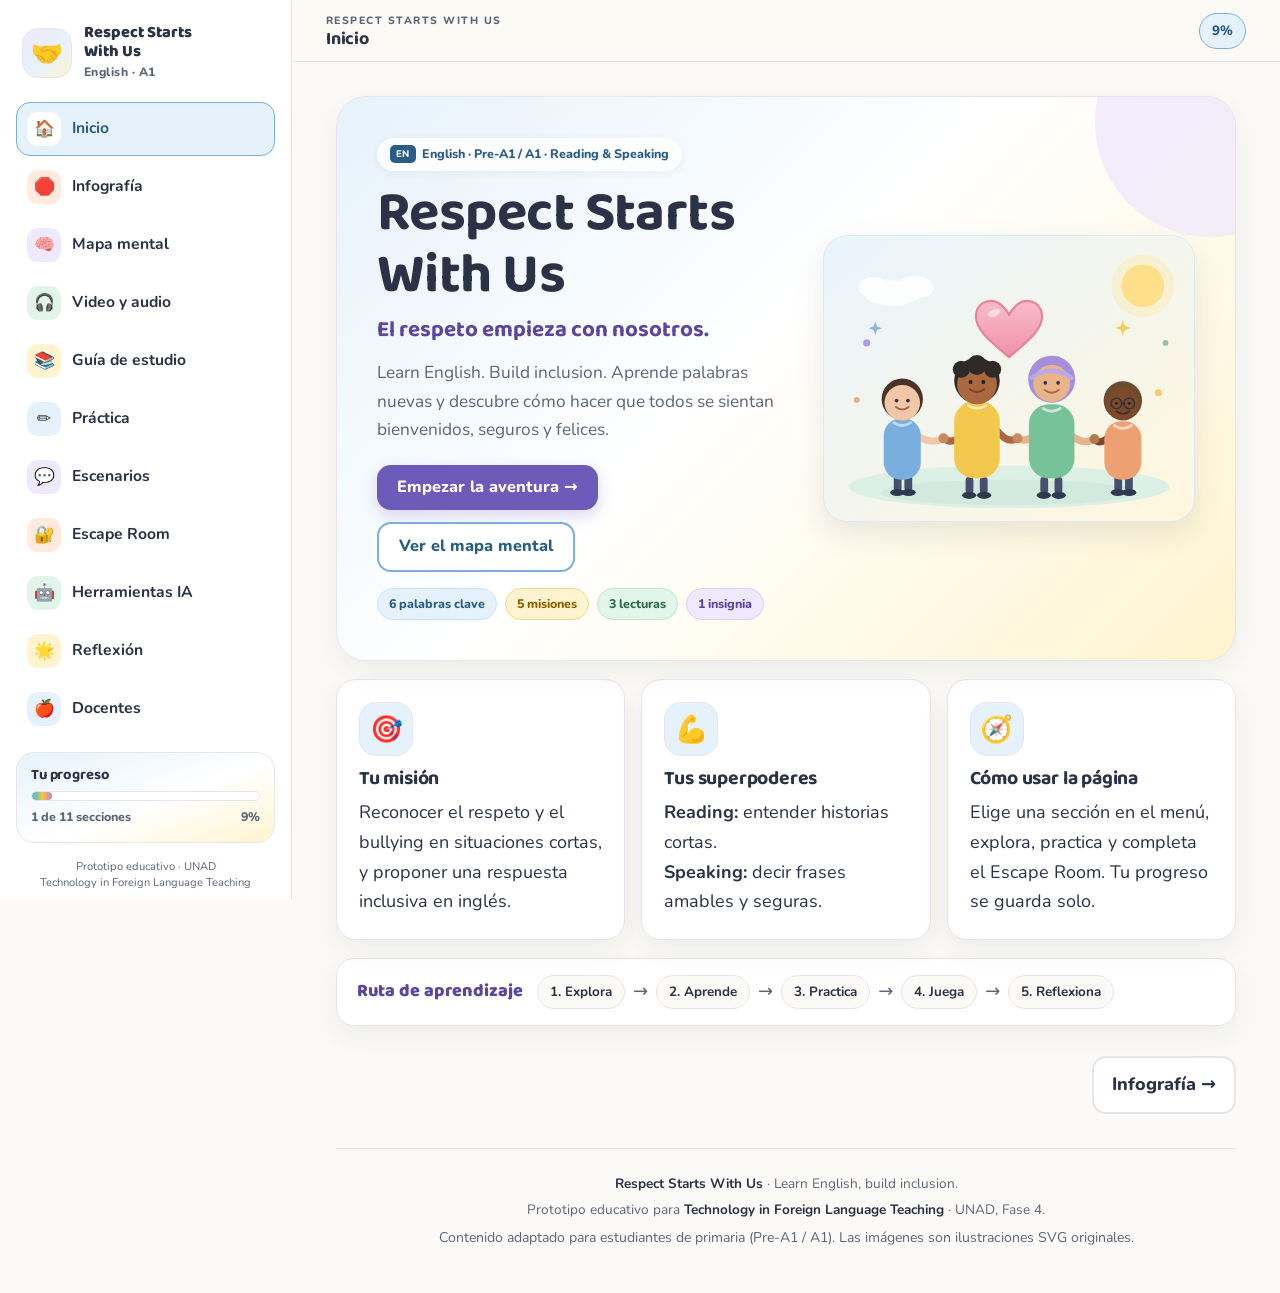
==== index.html @ c88c47d3 "Rename Respect_Starts_With_Us.html to index.html" ====
<!DOCTYPE html>
<html lang="es">
<head>
<meta charset="utf-8">
<meta name="viewport" content="width=device-width, initial-scale=1">
<meta name="theme-color" content="#fbfaf6">
<meta name="description" content="Página educativa interactiva para aprender inglés (Pre-A1/A1) sobre respeto, diversidad e inclusión. Dirigida a estudiantes de primaria.">
<title>Respect Starts With Us · Inglés para primaria</title>
<link rel="preconnect" href="https://fonts.googleapis.com">
<link rel="preconnect" href="https://fonts.gstatic.com" crossorigin>
<link href="https://fonts.googleapis.com/css2?family=Baloo+2:wght@500;600;700;800&family=Nunito:wght@400;600;700;800&display=swap" rel="stylesheet">
<link rel="stylesheet" href="css/styles.css">
</head>
<body>
<a class="skip-link" href="#content">Saltar al contenido</a>

<div class="app">
  <!-- ================= PANEL DE NAVEGACIÓN ================= -->
  <aside class="sidebar" id="sidebar" aria-label="Menú de secciones">
    <div class="brand">
      <span class="brand-logo" aria-hidden="true">🤝</span>
      <div>
        <div class="brand-title">Respect Starts<br>With Us</div>
        <div class="brand-sub">English · A1</div>
      </div>
    </div>

    <nav class="nav" id="nav" aria-label="Secciones de la página">
      <noscript><p class="small">Activa JavaScript para navegar por las secciones.</p></noscript>
    </nav>

    <div class="progress-card">
      <h3 id="progress-title">Tu progreso</h3>
      <div class="bar" id="progress-track" role="progressbar" aria-labelledby="progress-title" aria-valuemin="0" aria-valuemax="100" aria-valuenow="0">
        <span id="progress-bar"></span>
      </div>
      <div class="progress-meta">
        <span id="progress-text">1 de 11 secciones</span>
        <span id="progress-percent">0%</span>
      </div>
    </div>

    <p class="sidebar-foot">Prototipo educativo · UNAD<br>Technology in Foreign Language Teaching</p>
  </aside>

  <div class="scrim" id="scrim"></div>

  <div class="main">
    <!-- ================= BARRA SUPERIOR ================= -->
    <header class="topbar">
      <button class="menu-btn" id="menu-btn" type="button" aria-controls="sidebar" aria-expanded="false">
        <span aria-hidden="true">☰</span> Menú
      </button>
      <div class="topbar-title-wrap">
        <span class="topbar-kicker">Respect Starts With Us</span>
        <h2 class="topbar-title" id="topbar-title">Inicio</h2>
      </div>
      <span class="topbar-progress" id="progress-count" aria-hidden="true">0%</span>
    </header>

    <main class="content" id="content">
      <!-- ================= 01 · INICIO ================= -->
      <section class="panel is-active" id="panel-inicio" aria-hidden="false">
        <div class="hero">
          <div class="hero-copy">
            <span class="tag"><span class="tag-en" aria-hidden="true">EN</span> English · Pre-A1 / A1 · Reading &amp; Speaking</span>
            <h1>Respect Starts With Us</h1>
            <p class="hero-sub">El respeto empieza con nosotros.</p>
            <p class="lead">Learn English. Build inclusion. Aprende palabras nuevas y descubre cómo hacer que todos se sientan bienvenidos, seguros y felices.</p>
            <div class="hero-actions">
              <button type="button" class="btn" data-go="infografia">Empezar la aventura →</button>
              <button type="button" class="btn ghost" data-go="mapa">Ver el mapa mental</button>
            </div>
            <div class="hero-chips">
              <span class="chip blue">6 palabras clave</span>
              <span class="chip yellow">5 misiones</span>
              <span class="chip green">3 lecturas</span>
              <span class="chip lilac">1 insignia</span>
            </div>
          </div>
          <div class="hero-art">
            <img src="assets/hero.svg" alt="Ilustración de cuatro estudiantes diversos sonriendo juntos con un corazón." width="520" height="400" onerror="this.style.display='none';this.parentElement.classList.add('is-fallback');">
            <span class="art-fallback" aria-hidden="true">🤝💛</span>
          </div>
        </div>

        <div class="grid grid-3 mt-3">
          <article class="card">
            <div class="icon-bubble" aria-hidden="true">🎯</div>
            <h3>Tu misión</h3>
            <p>Reconocer el respeto y el bullying en situaciones cortas, y proponer una respuesta inclusiva en inglés.</p>
          </article>
          <article class="card">
            <div class="icon-bubble" aria-hidden="true">💪</div>
            <h3>Tus superpoderes</h3>
            <p><b>Reading:</b> entender historias cortas.<br><b>Speaking:</b> decir frases amables y seguras.</p>
          </article>
          <article class="card">
            <div class="icon-bubble" aria-hidden="true">🧭</div>
            <h3>Cómo usar la página</h3>
            <p>Elige una sección en el menú, explora, practica y completa el Escape Room. Tu progreso se guarda solo.</p>
          </article>
        </div>

        <div class="route mt-3">
          <span class="route-title">Ruta de aprendizaje</span>
          <div class="route-steps">
            <span class="route-step">1. Explora</span>
            <span class="route-arrow" aria-hidden="true">→</span>
            <span class="route-step">2. Aprende</span>
            <span class="route-arrow" aria-hidden="true">→</span>
            <span class="route-step">3. Practica</span>
            <span class="route-arrow" aria-hidden="true">→</span>
            <span class="route-step">4. Juega</span>
            <span class="route-arrow" aria-hidden="true">→</span>
            <span class="route-step">5. Reflexiona</span>
          </div>
        </div>
      </section>

      <!-- ================= 02 · INFOGRAFÍA ================= -->
      <section class="panel" id="panel-infografia" aria-hidden="true">
        <div class="panel-head">
          <span class="eyebrow">01 · Infografía</span>
          <h2>Stop bullying, start respect</h2>
          <p class="lead">Bullying is repeated hurtful behaviour. Aprende a reconocerlo y a responder con respeto.</p>
        </div>

        <div class="grid grid-4">
          <article class="card type-card orange">
            <div class="icon-bubble" aria-hidden="true">✋</div>
            <h3>Physical</h3>
            <p>Hitting, pushing or kicking.</p>
            <p class="es">Golpear o empujar.</p>
          </article>
          <article class="card type-card yellow">
            <div class="icon-bubble" aria-hidden="true">🗣️</div>
            <h3>Verbal</h3>
            <p>Name-calling, insults or laughing at someone.</p>
            <p class="es">Insultos o burlas.</p>
          </article>
          <article class="card type-card lilac">
            <div class="icon-bubble" aria-hidden="true">👥</div>
            <h3>Social</h3>
            <p>Leaving someone out on purpose.</p>
            <p class="es">Excluir a propósito.</p>
          </article>
          <article class="card type-card blue">
            <div class="icon-bubble" aria-hidden="true">🌐</div>
            <h3>Online</h3>
            <p>Sending or sharing hurtful messages.</p>
            <p class="es">Mensajes hirientes en internet.</p>
          </article>
        </div>

        <div class="card tips-card mt-3">
          <h3>What can we do? · ¿Qué podemos hacer?</h3>
          <div class="grid grid-4">
            <div class="tip"><span aria-hidden="true">💛</span><span>Be kind. <em>Sé amable.</em></span></div>
            <div class="tip"><span aria-hidden="true">🤝</span><span>Include others. <em>Incluye a los demás.</em></span></div>
            <div class="tip"><span aria-hidden="true">🚫</span><span>Don't share hurtful messages. <em>No compartas mensajes hirientes.</em></span></div>
            <div class="tip"><span aria-hidden="true">🙋</span><span>Ask a trusted adult. <em>Pide ayuda a un adulto de confianza.</em></span></div>
          </div>
        </div>

        <div class="key-message mt-3">
          <span class="emoji" aria-hidden="true">💛</span>
          <div>
            <b>Key message: Everyone deserves respect, safety and belonging.</b>
            <span>Todos merecen respeto, seguridad y sentirse parte del grupo.</span>
          </div>
        </div>
      </section>

      <!-- ================= 03 · MAPA MENTAL ================= -->
      <section class="panel" id="panel-mapa" aria-hidden="true">
        <div class="panel-head">
          <span class="eyebrow">02 · Mapa mental</span>
          <h2>Respect and inclusion</h2>
          <p class="lead">Toca una rama para descubrir una idea y una frase modelo en inglés.</p>
        </div>

        <div class="map-wrap">
          <div class="map-center"><span>RESPECT<br>&amp;<br>INCLUSION</span></div>
          <div class="map-branches">
            <button type="button" class="map-node" data-map="empathy">💗 Empathy</button>
            <button type="button" class="map-node" data-map="diversity">🌍 Diversity</button>
            <button type="button" class="map-node" data-map="equality">⚖️ Equality</button>
            <button type="button" class="map-node" data-map="safe">💬 Safe communication</button>
            <button type="button" class="map-node" data-map="help">🤝 Help-seeking</button>
          </div>
        </div>

        <div class="card map-detail" id="map-detail" aria-live="polite"></div>
        <p class="frame-line mt-3">“We are different, and we all deserve respect.”</p>
      </section>

      <!-- ================= 04 · VIO ================= -->
      <section class="panel" id="panel-vio" aria-hidden="true">
        <div class="panel-head">
          <span class="eyebrow">03 · Objeto virtual de información</span>
          <h2>Watch, listen and remember</h2>
          <p class="lead">Escucha el mensaje, mira el video y descubre las cuatro acciones clave.</p>
        </div>

        <div class="grid grid-2">
          <div class="card audio-card">
            <span class="pill">Listen · Escucha</span>
            <h3 class="mt-2">Listen and repeat</h3>
            <p>Escucha el mensaje y repite las frases en voz alta.</p>
            <div class="audio-actions">
              <button type="button" class="btn" data-speak="Respect means treating people with kindness. Include everyone. If you see bullying, do not join in. Help the person and tell a trusted adult.">▶ Escuchar mensaje</button>
              <button type="button" class="btn ghost" data-stop-speak>■ Detener</button>
            </div>
            <p class="script">“Respect means treating people with kindness. Include everyone. If you see bullying, do not join in. Help the person and tell a trusted adult.”</p>
            <p class="small">El audio usa la voz del navegador. También puedes pedir a tu docente que lea el mensaje en voz alta.</p>
          </div>

          <div class="card video-card">
            <span class="pill">Watch · Mira</span>
            <h3 class="mt-2">UNICEF #ENDviolence</h3>
            <div class="video-frame mt-2">
              <iframe src="https://www.youtube.com/embed/76hArsk3big" title="Video de UNICEF sobre amabilidad y anti-bullying" loading="lazy" allow="accelerometer; autoplay; clipboard-write; encrypted-media; gyroscope; picture-in-picture" allowfullscreen></iframe>
            </div>
            <p class="small">El docente revisa el video antes de usarlo en clase. Si no carga al abrir el archivo localmente, <a href="https://www.youtube.com/watch?v=76hArsk3big" target="_blank" rel="noopener">míralo directamente en YouTube ↗</a>.</p>
          </div>
        </div>

        <div class="grid grid-4 mt-3">
          <div class="action-card stop">
            <span class="big" aria-hidden="true">✋</span>
            <h3>STOP</h3>
            <p>Do not hurt.<br><span class="es">No lastimes.</span></p>
          </div>
          <div class="action-card help">
            <span class="big" aria-hidden="true">💙</span>
            <h3>HELP</h3>
            <p>Support a classmate.<br><span class="es">Apoya a un compañero.</span></p>
          </div>
          <div class="action-card report">
            <span class="big" aria-hidden="true">📣</span>
            <h3>REPORT</h3>
            <p>Tell a trusted adult.<br><span class="es">Cuenta lo que pasa.</span></p>
          </div>
          <div class="action-card include">
            <span class="big" aria-hidden="true">🤗</span>
            <h3>INCLUDE</h3>
            <p>Invite everyone.<br><span class="es">Invita a todos.</span></p>
          </div>
        </div>
      </section>

      <!-- ================= 05 · GUÍA DE ESTUDIO ================= -->
      <section class="panel" id="panel-guia" aria-hidden="true">
        <div class="panel-head">
          <span class="eyebrow">04 · Guía de estudio</span>
          <h2>Words, reading and speaking frames</h2>
          <p class="lead">Gira las tarjetas, lee la historia y usa las frases modelo para hablar en inglés.</p>
        </div>

        <h3>Digital flashcards · Tarjetas interactivas</h3>
        <div class="flash-grid">
          <button type="button" class="flashcard" aria-pressed="false">
            <span class="fc-inner">
              <span class="fc-face fc-front">respect<small>toca para girar</small></span>
              <span class="fc-face fc-back">treating people well<small>tratar bien a las personas</small></span>
            </span>
          </button>
          <button type="button" class="flashcard" aria-pressed="false">
            <span class="fc-inner">
              <span class="fc-face fc-front">kind<small>toca para girar</small></span>
              <span class="fc-face fc-back">friendly and caring<small>amable y cariñoso</small></span>
            </span>
          </button>
          <button type="button" class="flashcard" aria-pressed="false">
            <span class="fc-inner">
              <span class="fc-face fc-front">equal<small>toca para girar</small></span>
              <span class="fc-face fc-back">having the same value<small>con el mismo valor</small></span>
            </span>
          </button>
          <button type="button" class="flashcard" aria-pressed="false">
            <span class="fc-inner">
              <span class="fc-face fc-front">include<small>toca para girar</small></span>
              <span class="fc-face fc-back">make someone part of a group<small>incluir en el grupo</small></span>
            </span>
          </button>
          <button type="button" class="flashcard" aria-pressed="false">
            <span class="fc-inner">
              <span class="fc-face fc-front">bully<small>toca para girar</small></span>
              <span class="fc-face fc-back">a person who repeatedly hurts others<small>quien lastima una y otra vez</small></span>
            </span>
          </button>
          <button type="button" class="flashcard" aria-pressed="false">
            <span class="fc-inner">
              <span class="fc-face fc-front">report<small>toca para girar</small></span>
              <span class="fc-face fc-back">tell a responsible adult<small>avisar a un adulto responsable</small></span>
            </span>
          </button>
        </div>

        <h3>Mini glossary · Mini glosario</h3>
        <div class="glossary">
          <div class="gloss"><b>respect</b>tratar bien a las personas</div>
          <div class="gloss"><b>kind</b>amable y cariñoso</div>
          <div class="gloss"><b>equal</b>con el mismo valor</div>
          <div class="gloss"><b>different</b>no es igual</div>
          <div class="gloss"><b>include</b>hacer parte del grupo</div>
          <div class="gloss"><b>bully</b>lastimar repetidamente</div>
          <div class="gloss"><b>help</b>hacer algo bueno por alguien</div>
          <div class="gloss"><b>report</b>avisar a un adulto</div>
        </div>

        <div class="card reading mt-3">
          <div class="reading-head">
            <h3>A New Student</h3>
            <button type="button" class="btn ghost small-btn" data-speak="Mia is new at school. Some students do not invite her to play. Leo says: Come and play with us, Mia! The students make a team together. Mia feels welcome.">🔊 Escuchar lectura</button>
          </div>
          <p class="story">“Mia is new at school. Some students do not invite her to play. Leo says, ‘Come and play with us, Mia!’ The students make a team together. Mia feels welcome.”</p>
          <button type="button" class="btn ghost" data-toggle="reading-answers" aria-expanded="false">Ver preguntas y respuestas</button>
          <div class="answers" id="reading-answers" hidden>
            <ol>
              <li>Who is new at school? <b>Mia.</b></li>
              <li>What does Leo say? <b>“Come and play with us.”</b></li>
              <li>How does Mia feel? <b>Welcome.</b></li>
            </ol>
          </div>
        </div>

        <h3 class="mt-4">Speaking frames · Frases modelo</h3>
        <p class="small">Toca una frase para llevarla a la sección de práctica y completarla.</p>
        <div class="frames">
          <button type="button" class="frame" data-frame="We should ______ because ______.">We should ______ because ______.</button>
          <button type="button" class="frame" data-frame="We can help by ______.">We can help by ______.</button>
          <button type="button" class="frame" data-frame="Everyone deserves ______.">Everyone deserves ______.</button>
        </div>
      </section>

      <!-- ================= 06 · PRÁCTICA ================= -->
      <section class="panel" id="panel-practica" aria-hidden="true">
        <div class="panel-head">
          <span class="eyebrow">05 · Práctica interactiva</span>
          <h2>Show what you know</h2>
          <p class="lead">Lee cada situación, elige la respuesta correcta y recibe retroalimentación inmediata.</p>
        </div>

        <div class="quiz-top">
          <span class="pill">Reading practice · 3 preguntas</span>
          <span class="score-chip" id="quiz-score" aria-live="polite">0 / 3 correctas</span>
        </div>

        <div class="quiz-list" id="quiz-list"></div>
        <p class="done-msg" id="quiz-done" aria-live="polite"></p>

        <div class="row-actions mt-2">
          <button type="button" class="btn ghost" id="quiz-reset">↺ Reiniciar práctica</button>
        </div>

        <div class="card speak-card mt-4">
          <span class="pill">Speaking</span>
          <h3 class="mt-2">Now say it in English</h3>
          <p>Completa la frase y léela en voz alta para tu docente o un compañero.</p>
          <p class="frame-line">“We should ______ because ______.”</p>
          <label class="field" for="speak">Tu respuesta</label>
          <textarea id="speak" rows="3" placeholder="We should include everyone because..."></textarea>
          <div class="row-actions">
            <button type="button" class="btn" id="speak-save">Guardar mi respuesta</button>
            <button type="button" class="btn ghost" id="speak-example">Ver un ejemplo</button>
          </div>
          <p class="feedback" id="speak-fb" aria-live="polite"></p>
        </div>
      </section>

      <!-- ================= 07 · ESCENARIOS ================= -->
      <section class="panel" id="panel-escenarios" aria-hidden="true">
        <div class="panel-head">
          <span class="eyebrow">06 · Escenarios</span>
          <h2>What would you do?</h2>
          <p class="lead">Lee la situación, piensa una respuesta respetuosa y luego compárala con la propuesta.</p>
        </div>

        <div class="grid grid-2">
          <article class="card scenario">
            <span class="emoji" aria-hidden="true">🙋</span>
            <h3>A new classmate</h3>
            <p>A new student is sitting alone at break. What can you say?</p>
            <button type="button" class="btn ghost" data-reveal="sc-a" aria-expanded="false">Ver respuesta respetuosa</button>
            <div class="reveal" id="sc-a" hidden>
              <p>“Would you like to play with us?”</p>
              <span>Invita a la persona a unirse. Una invitación sencilla puede cambiar su día.</span>
            </div>
          </article>

          <article class="card scenario">
            <span class="emoji" aria-hidden="true">📱</span>
            <h3>A hurtful online message</h3>
            <p>A class group shares a mean message about someone. What should you do?</p>
            <button type="button" class="btn ghost" data-reveal="sc-b" aria-expanded="false">Ver respuesta segura</button>
            <div class="reveal" id="sc-b" hidden>
              <p>Do not forward it. Save evidence if it is safe and tell a trusted adult.</p>
              <span>No reenvíes el mensaje. Guarda evidencia si es seguro y avisa a un adulto de confianza.</span>
            </div>
          </article>

          <article class="card scenario">
            <span class="emoji" aria-hidden="true">🍽️</span>
            <h3>Left out at lunch</h3>
            <p>You see a classmate eating alone. What can you do?</p>
            <button type="button" class="btn ghost" data-reveal="sc-c" aria-expanded="false">Ver respuesta inclusiva</button>
            <div class="reveal" id="sc-c" hidden>
              <p>“Come and sit with us!”</p>
              <span>Ofrece un lugar en tu mesa. Incluir empieza con un gesto pequeño.</span>
            </div>
          </article>

          <article class="card scenario">
            <span class="emoji" aria-hidden="true">💭</span>
            <h3>You made a mistake</h3>
            <p>You said something unkind and your classmate feels sad. What can you say?</p>
            <button type="button" class="btn ghost" data-reveal="sc-d" aria-expanded="false">Ver respuesta honesta</button>
            <div class="reveal" id="sc-d" hidden>
              <p>“I am sorry. I will not say that again.”</p>
              <span>Pedir perdón y cambiar la conducta también es una forma de respeto.</span>
            </div>
          </article>
        </div>
      </section>

      <!-- ================= 08 · ESCAPE ROOM ================= -->
      <section class="panel" id="panel-escape" aria-hidden="true">
        <div class="panel-head">
          <span class="eyebrow">07 · Recurso gamificado</span>
          <h2>Unlocking Respect · Escape Room</h2>
          <p class="lead">Completa las cinco misiones, gana tu insignia y conviértete en un Respect Hero.</p>
        </div>

        <div class="mission-meta">
          <span class="pill" id="mission-label">Misión 1 de 5</span>
          <div class="dots" id="dots" aria-hidden="true"></div>
        </div>

        <div class="card game-card" id="game"></div>

        <p class="small mt-3">Versión interactiva adaptada de los materiales de la Fase 2/3. Recursos originales en Canva:</p>
        <div class="resource-links">
          <a class="btn ghost small-btn" href="https://canva.link/bf8kxe1tha2n18z" target="_blank" rel="noopener">🎨 Escape Room en Canva</a>
          <a class="btn ghost small-btn" href="https://canva.link/h22u44lhh1knjg7" target="_blank" rel="noopener">🌳 Árbol de problemas</a>
        </div>
      </section>

      <!-- ================= 09 · HERRAMIENTAS IA ================= -->
      <section class="panel" id="panel-ia" aria-hidden="true">
        <div class="panel-head">
          <span class="eyebrow">08 · Herramientas de IA</span>
          <h2>Two AI tools for learning</h2>
          <p class="lead">Dos herramientas para practicar lectura y speaking con acompañamiento del docente.</p>
        </div>

        <div class="grid grid-2">
          <article class="card tool-card chatgpt">
            <span class="pill">AI Tool 1 · Reading</span>
            <h3 class="mt-2">ChatGPT</h3>
            <p>Ayuda a simplificar situaciones ficticias, explicar vocabulario y crear preguntas de comprensión nivel A1.</p>
            <p class="prompt"><b>Suggested prompt:</b> “Rewrite this fictional classroom situation in very simple A1 English. Use 40 words and add three comprehension questions.”</p>
            <a class="btn" href="https://chatgpt.com/" target="_blank" rel="noopener">Abrir ChatGPT ↗</a>
          </article>

          <article class="card tool-card copilot">
            <span class="pill">AI Tool 2 · Speaking</span>
            <h3 class="mt-2">Microsoft Copilot</h3>
            <p>Role-play supervisado para practicar expresiones respetuosas y respuestas cortas.</p>
            <p class="prompt"><b>Suggested prompt:</b> “Act as a friendly English practice partner for an A1 learner. Practise a short dialogue about including a new classmate. Use simple language and give gentle corrections.”</p>
            <a class="btn" href="https://copilot.microsoft.com/" target="_blank" rel="noopener">Abrir Copilot ↗</a>
          </article>
        </div>

        <div class="key-message mt-3">
          <span class="emoji" aria-hidden="true">🛡️</span>
          <div>
            <b>Safe use · Uso seguro</b>
            <span>El docente revisa la exactitud, la edad recomendada y los sesgos de la IA. No se escriben nombres, fotos, voces ni datos personales de los estudiantes. Siempre hay una alternativa sin IA.</span>
          </div>
        </div>
      </section>

      <!-- ================= 10 · REFLEXIÓN ================= -->
      <section class="panel" id="panel-reflexion" aria-hidden="true">
        <div class="panel-head">
          <span class="eyebrow">09 · Reflexión</span>
          <h2>My promise, my exit ticket</h2>
          <p class="lead">Piensa en una acción concreta y escribe tu compromiso para esta semana.</p>
        </div>

        <div class="grid grid-2">
          <div class="card">
            <h3>My promise · Mi compromiso</h3>
            <p>What can you do to make everyone feel included?</p>
            <label class="field" for="reflect-input">Tu idea en inglés (puede ser corta)</label>
            <textarea id="reflect-input" rows="3" placeholder="I can invite everyone to play..."></textarea>
            <div class="row-actions">
              <button type="button" class="btn" id="reflect-save">Guardar mi compromiso</button>
            </div>
            <p class="feedback" id="reflect-fb" aria-live="polite"></p>
            <div class="saved-note" id="reflect-saved" hidden></div>
          </div>

          <div class="card">
            <h3>Exit ticket 🎟️</h3>
            <p>Elige una palabra nueva y una acción respetuosa que vas a practicar.</p>
            <label class="field" for="ticket-word">New English word</label>
            <input type="text" id="ticket-word" placeholder="respect" autocomplete="off">
            <label class="field" for="ticket-action">One action I will practise</label>
            <input type="text" id="ticket-action" placeholder="Invite a classmate to play" autocomplete="off">
            <div class="row-actions">
              <button type="button" class="btn" id="ticket-submit">Entregar ticket</button>
            </div>
            <div id="ticket-out" hidden></div>
          </div>
        </div>

        <div class="card inclusion-banner mt-3">
          <img src="assets/inclusion.svg" alt="Ilustración de un globo terráqueo rodeado de manos de diferentes tonos de piel y un corazón." width="320" height="320" onerror="this.style.display='none';this.parentElement.classList.add('is-fallback');">
          <div>
            <h3>We are different, and we all deserve respect.</h3>
            <p>Somos diferentes y todos merecemos respeto. Habla con tu docente o con un adulto de confianza si algo te preocupa.</p>
            <p class="small">Puedes responder con una frase, un dibujo o una explicación oral.</p>
          </div>
        </div>
      </section>

      <!-- ================= 11 · DOCENTES ================= -->
      <section class="panel" id="panel-docente" aria-hidden="true">
        <div class="panel-head">
          <span class="eyebrow">10 · Docentes</span>
          <h2>Teacher notes and learning approach</h2>
          <p class="lead">Orientaciones pedagógicas para adaptar la página a tu grupo de primaria.</p>
        </div>

        <div class="grid grid-2">
          <article class="card">
            <h3>Enfoque pedagógico</h3>
            <p>La página conecta la práctica del inglés con el contexto real del estudiante. Se apoya en principios del <b>post-método</b>: comunicación práctica, participación y pertinencia.</p>
            <p>El <b>Diseño Universal para el Aprendizaje (DUA)</b> se refleja en texto corto, organización visual, modelado oral, opciones de respuesta escrita u oral y apoyo docente constante.</p>
          </article>

          <article class="card">
            <h3>Evaluación sugerida</h3>
            <ul class="checklist">
              <li>Comprensión de lectura en las situaciones cortas.</li>
              <li>Selección de respuestas seguras y respetuosas.</li>
              <li>Uso del vocabulario objetivo (respect, include, kind...).</li>
              <li>Una propuesta inclusiva oral o escrita.</li>
            </ul>
          </article>

          <article class="card">
            <h3>Adaptaciones</h3>
            <ul class="checklist">
              <li>Ajusta la longitud de las lecturas y el tiempo de cada actividad.</li>
              <li>Lee en voz alta y permite respuestas orales o con dibujos.</li>
              <li>Usa el audio del navegador o graba tu propia voz.</li>
              <li>Revisa el video y los enlaces externos antes de la clase.</li>
            </ul>
          </article>

          <article class="card">
            <h3>Privacidad y seguridad</h3>
            <p>No se solicitan datos personales. Las respuestas de reflexión y del ticket se guardan solo en el navegador del estudiante (localStorage).</p>
            <p class="small">Las herramientas de IA son de uso supervisado y siempre cuentan con una alternativa sin tecnología.</p>
          </article>
        </div>

        <div class="key-message mt-3">
          <span class="emoji" aria-hidden="true">🍎</span>
          <div>
            <b>Nota para el docente</b>
            <span>Este prototipo es material de apoyo. Adapta ejemplos, nivel de lengua y apoyos a las necesidades reales de tu clase.</span>
          </div>
        </div>
      </section>



      <nav class="pager" id="pager" aria-label="Navegación entre secciones"></nav>

      <footer class="site-footer">
        <p><b>Respect Starts With Us</b> · Learn English, build inclusion.</p>
        <p>Prototipo educativo para <b>Technology in Foreign Language Teaching</b> · UNAD, Fase 4.</p>
        <p class="small">Contenido adaptado para estudiantes de primaria (Pre-A1 / A1). Las imágenes son ilustraciones SVG originales.</p>
      </footer>
    </main>
  </div>
</div>

<script src="js/app.js"></script>
</body>
</html>
---- css/styles.css ----
/* =========================================================
   RESPECT STARTS WITH US · Design system
   Paleta pastel: azul, amarillo, verde, lila y naranja
   ========================================================= */

:root{
  --ink:#2b3245;
  --muted:#5c6478;
  --paper:#fbfaf6;
  --card:#ffffff;
  --line:#e8e4ee;

  --blue:#79aede;      --blue-soft:#e6f2fb;   --blue-ink:#2a5d86;
  --yellow:#f2c94c;    --yellow-soft:#fff4cf; --yellow-ink:#8a6200;
  --green:#78c29a;     --green-soft:#e2f5ea;  --green-ink:#2f6b4a;
  --lilac:#a48fdd;     --lilac-soft:#eee9fc;  --lilac-ink:#5b459e;
  --orange:#eda172;    --orange-soft:#ffeadd; --orange-ink:#9a5222;

  --btn:#6c5bb8;
  --btn-hover:#5a49a5;
  --shadow:0 10px 28px rgba(43,50,69,.07);
  --shadow-lg:0 18px 44px rgba(43,50,69,.12);
  --radius:20px;
  --font-head:"Baloo 2","Trebuchet MS",system-ui,sans-serif;
  --font-body:"Nunito","Segoe UI",system-ui,sans-serif;

  --accent:var(--blue);
  --accent-soft:var(--blue-soft);
  --accent-ink:var(--blue-ink);
}

*,*::before,*::after{box-sizing:border-box}
html{scroll-behavior:smooth}
body{
  margin:0;
  font-family:var(--font-body);
  font-size:18px;
  line-height:1.65;
  color:var(--ink);
  background:var(--paper);
  -webkit-font-smoothing:antialiased;
}
[hidden]{display:none !important}
img{max-width:100%;display:block}
button{font:inherit;color:inherit}
a{color:var(--lilac-ink)}
p{margin:0 0 1em}
h1,h2,h3,h4{
  font-family:var(--font-head);
  line-height:1.12;
  letter-spacing:-.01em;
  color:var(--ink);
  margin:0 0 .5em;
}
:focus-visible{outline:3px solid var(--lilac);outline-offset:3px}
.panel h1:focus,.panel h2:focus{outline:none}

.skip-link{
  position:absolute;left:-9999px;top:12px;z-index:200;
  background:#fff;color:var(--ink);padding:10px 16px;border-radius:12px;
  font-weight:800;text-decoration:none;box-shadow:var(--shadow);
}
.skip-link:focus{left:12px}

/* ---------------- Layout ---------------- */
.app{display:grid;grid-template-columns:292px minmax(0,1fr);min-height:100vh}
.main{min-width:0;display:flex;flex-direction:column}

/* ---------------- Sidebar ---------------- */
.sidebar{
  position:sticky;top:0;height:100vh;overflow-y:auto;
  background:#fff;border-right:1px solid var(--line);
  padding:20px 16px 18px;display:flex;flex-direction:column;gap:16px;
  scrollbar-width:thin;
}
.brand{display:flex;align-items:center;gap:12px;padding:4px 6px}
.brand-logo{
  width:50px;height:50px;flex:0 0 auto;border-radius:16px;
  display:grid;place-items:center;font-size:1.6rem;
  background:linear-gradient(135deg,var(--lilac-soft),var(--blue-soft) 55%,var(--yellow-soft));
  border:1px solid var(--line);
}
.brand-title{font-family:var(--font-head);font-weight:800;font-size:1.02rem;line-height:1.15}
.brand-sub{font-size:.76rem;color:var(--muted);font-weight:800;letter-spacing:.04em}

.nav{display:flex;flex-direction:column;gap:4px}
.nav-item{
  display:flex;align-items:center;gap:11px;width:100%;
  border:1px solid transparent;background:transparent;
  padding:9px 10px;border-radius:14px;
  font-weight:700;font-size:.98rem;color:var(--ink);
  cursor:pointer;text-align:left;
  transition:background .18s,border-color .18s,transform .18s;
}
.nav-item:hover{background:#f7f5fb;transform:translateX(2px)}
.nav-item.is-current{background:var(--accent-soft);border-color:var(--accent);color:var(--accent-ink)}
.nav-ico{
  width:34px;height:34px;flex:0 0 auto;border-radius:11px;
  display:grid;place-items:center;font-size:1.05rem;
  background:var(--chip,var(--paper));
}
.nav-item.is-current .nav-ico{background:#fff}
.nav-label{line-height:1.2}

.progress-card{
  margin-top:auto;padding:14px;border-radius:18px;border:1px solid var(--line);
  background:linear-gradient(160deg,var(--blue-soft),#fff 55%,var(--yellow-soft));
}
.progress-card h3{font-size:.92rem;margin-bottom:8px}
.bar{height:10px;border-radius:999px;background:#fff;border:1px solid var(--line);overflow:hidden}
.bar span{
  display:block;height:100%;width:0;border-radius:999px;
  background:linear-gradient(90deg,var(--blue),var(--green),var(--yellow),var(--orange),var(--lilac));
  transition:width .45s ease;
}
.progress-meta{display:flex;justify-content:space-between;gap:8px;margin-top:6px;font-size:.78rem;font-weight:800;color:var(--muted)}
.sidebar-foot{margin:0;font-size:.7rem;line-height:1.45;text-align:center;color:var(--muted)}

/* ---------------- Scrim (móvil) ---------------- */
.scrim{
  display:none;position:fixed;inset:0;z-index:50;
  background:rgba(43,50,69,.42);backdrop-filter:blur(2px);
}
.scrim.is-on{display:block}

/* ---------------- Topbar ---------------- */
.topbar{
  position:sticky;top:0;z-index:30;
  display:flex;align-items:center;gap:14px;
  padding:12px clamp(16px,3.5vw,34px);
  background:rgba(251,250,246,.9);
  backdrop-filter:blur(12px);
  border-bottom:1px solid var(--line);
}
.menu-btn{
  display:none;align-items:center;gap:8px;
  border:1px solid var(--line);background:#fff;border-radius:12px;
  padding:10px 12px;font-weight:800;cursor:pointer;
}
.menu-btn:hover{background:var(--accent-soft)}
.topbar-title-wrap{flex:1;min-width:0}
.topbar-kicker{
  display:block;font-size:.66rem;letter-spacing:.14em;text-transform:uppercase;
  font-weight:800;color:var(--muted);
}
.topbar-title{
  font-size:1.12rem;margin:0;white-space:nowrap;overflow:hidden;text-overflow:ellipsis;
}
.topbar-progress{
  font-weight:800;font-size:.84rem;white-space:nowrap;
  background:var(--accent-soft);color:var(--accent-ink);
  border:1px solid var(--accent);border-radius:999px;padding:6px 12px;
}

/* ---------------- Content ---------------- */
.content{
  width:100%;max-width:1060px;margin:0 auto;flex:1;
  padding:clamp(20px,3vw,34px) clamp(16px,4vw,44px) 40px;
}
.panel{display:none}
.panel.is-active{display:block;animation:fadeUp .38s ease both}
@keyframes fadeUp{from{opacity:0;transform:translateY(10px)}to{opacity:1;transform:none}}

.panel-head{margin:4px 0 22px}
.eyebrow{
  display:inline-block;margin-bottom:10px;padding:5px 12px;border-radius:999px;
  background:var(--accent-soft);color:var(--accent-ink);
  font-size:.72rem;font-weight:800;letter-spacing:.12em;text-transform:uppercase;
}
.panel-head h1{font-size:clamp(2rem,4.6vw,3rem);margin:0 0 8px}
.panel-head h2{font-size:clamp(1.7rem,3.4vw,2.35rem);margin:0 0 8px;color:var(--accent-ink)}
.lead{font-size:1.15rem;color:var(--muted);max-width:70ch;margin:0}

/* ---------------- Hero ---------------- */
.hero{
  position:relative;overflow:hidden;
  display:grid;grid-template-columns:1.05fr .95fr;
  gap:clamp(20px,3vw,34px);align-items:center;
  padding:clamp(22px,3.4vw,40px);
  border:1px solid var(--line);border-radius:30px;
  background:linear-gradient(135deg,var(--blue-soft),#fff 46%,var(--yellow-soft));
  box-shadow:var(--shadow);
}
.hero::after{
  content:"";position:absolute;right:-90px;top:-90px;width:230px;height:230px;
  border-radius:50%;background:var(--lilac-soft);opacity:.75;pointer-events:none;
}
.hero-copy{position:relative;z-index:1}
.tag{
  display:inline-flex;align-items:center;gap:6px;padding:5px 12px;border-radius:999px;
  background:#ffffffc9;border:1px solid #fff;
  font-size:.78rem;font-weight:800;color:var(--blue-ink);
  box-shadow:0 2px 8px rgba(43,50,69,.06);
}
.tag-en{
  display:inline-grid;place-items:center;width:26px;height:18px;
  border-radius:5px;background:var(--blue-ink);color:#fff;
  font-size:.6rem;font-weight:800;letter-spacing:.06em;
}
.hero h1{font-size:clamp(2.1rem,5vw,3.5rem);margin:12px 0 4px}
.hero-sub{
  font-family:var(--font-head);font-weight:700;font-size:clamp(1.05rem,2.2vw,1.4rem);
  color:var(--lilac-ink);margin:0 0 10px;
}
.hero .lead{font-size:1.08rem}
.hero-actions{display:flex;flex-wrap:wrap;gap:12px;margin:20px 0 16px}
.hero-chips{display:flex;flex-wrap:wrap;gap:8px}
.hero-art{
  position:relative;border-radius:24px;overflow:hidden;
  border:1px solid #dbeaf7;background:var(--blue-soft);
  box-shadow:0 12px 30px rgba(43,50,69,.1);
}
.hero-art img{width:100%;height:100%;max-height:430px;object-fit:cover}
.art-fallback{display:none;place-items:center;min-height:260px;font-size:3.6rem}
.hero-art.is-fallback .art-fallback{display:grid}

/* ---------------- Botones ---------------- */
.btn{
  display:inline-flex;align-items:center;justify-content:center;gap:8px;
  padding:13px 20px;border:0;border-radius:14px;
  background:var(--btn);color:#fff;
  font-weight:800;font-size:1.02rem;line-height:1.2;
  text-decoration:none;cursor:pointer;
  box-shadow:0 6px 16px rgba(108,91,184,.24);
  transition:transform .18s,background .18s,box-shadow .18s;
}
.btn:hover{background:var(--btn-hover);transform:translateY(-2px);box-shadow:0 10px 22px rgba(108,91,184,.28)}
.btn:active{transform:translateY(0)}
.btn.ghost{
  background:#fff;color:var(--accent-ink);
  border:2px solid var(--accent);box-shadow:none;
}
.btn.ghost:hover{background:var(--accent-soft)}
.btn.small-btn{padding:8px 14px;font-size:.9rem;border-radius:11px}

/* ---------------- Utilidades ---------------- */
.mt-2{margin-top:12px}
.mt-3{margin-top:18px}
.mt-4{margin-top:26px}
.small{font-size:.88rem;color:var(--muted)}
.es{font-size:.92rem;color:var(--muted);font-style:italic}
.pill{
  display:inline-flex;align-items:center;gap:6px;
  padding:4px 12px;border-radius:999px;
  background:var(--accent-soft);color:var(--accent-ink);
  border:1px solid var(--accent);
  font-size:.78rem;font-weight:800;letter-spacing:.02em;
}
.chip{
  display:inline-block;padding:5px 11px;border-radius:999px;
  font-size:.78rem;font-weight:800;border:1px solid;
}
.chip.blue{background:var(--blue-soft);color:var(--blue-ink);border-color:#c9e3f6}
.chip.yellow{background:var(--yellow-soft);color:var(--yellow-ink);border-color:#efd88b}
.chip.green{background:var(--green-soft);color:var(--green-ink);border-color:#bfe4cd}
.chip.lilac{background:var(--lilac-soft);color:var(--lilac-ink);border-color:#d9d0f2}
.chip.orange{background:var(--orange-soft);color:var(--orange-ink);border-color:#f4cfb8}

/* ---------------- Tarjetas y rejillas ---------------- */
.grid{display:grid;gap:16px}
.grid-2{grid-template-columns:repeat(auto-fit,minmax(280px,1fr))}
.grid-3{grid-template-columns:repeat(auto-fit,minmax(230px,1fr))}
.grid-4{grid-template-columns:repeat(auto-fit,minmax(190px,1fr))}
.card{
  background:var(--card);border:1px solid var(--line);
  border-radius:var(--radius);padding:22px;box-shadow:var(--shadow);
}
.card h3{font-size:1.22rem;margin-bottom:8px}
.card p:last-child{margin-bottom:0}
.icon-bubble{
  width:54px;height:54px;border-radius:17px;margin-bottom:12px;
  display:grid;place-items:center;font-size:1.65rem;
  background:var(--accent-soft);border:1px solid var(--line);
}

/* ---------------- Ruta ---------------- */
.route{
  display:flex;flex-wrap:wrap;align-items:center;gap:14px;
  padding:16px 20px;border:1px solid var(--line);border-radius:18px;
  background:#fff;box-shadow:var(--shadow);
}
.route-title{font-family:var(--font-head);font-weight:800;color:var(--lilac-ink)}
.route-steps{display:flex;flex-wrap:wrap;align-items:center;gap:8px}
.route-step{
  padding:5px 12px;border:1px solid var(--line);border-radius:999px;
  background:var(--paper);font-size:.84rem;font-weight:700;
}
.route-arrow{color:var(--muted)}

/* ---------------- Infografía ---------------- */
.type-card{position:relative;overflow:hidden;padding-top:26px}
.type-card::before{content:"";position:absolute;inset:0 0 auto 0;height:6px;background:var(--tc,var(--accent))}
.type-card .icon-bubble{background:#fff}
.type-card.orange{--tc:var(--orange);background:var(--orange-soft);border-color:#f4cfb8}
.type-card.yellow{--tc:var(--yellow);background:var(--yellow-soft);border-color:#efd88b}
.type-card.lilac{--tc:var(--lilac);background:var(--lilac-soft);border-color:#d9d0f2}
.type-card.blue{--tc:var(--blue);background:var(--blue-soft);border-color:#c9e3f6}

.tips-card{background:linear-gradient(135deg,#fff,var(--green-soft))}
.tips-card .grid-4{grid-template-columns:repeat(auto-fit,minmax(160px,1fr))}
.tip{
  display:flex;align-items:flex-start;gap:10px;
  padding:12px;border:1px solid var(--line);border-radius:14px;
  background:#fff;font-size:.93rem;font-weight:700;
}
.tip span:first-child{font-size:1.25rem;line-height:1.2}
.tip em{color:var(--muted);font-weight:600}

.key-message{
  display:flex;align-items:center;gap:14px;
  padding:18px 20px;border:1px solid #f0d98a;border-radius:18px;
  background:var(--yellow-soft);
}
.key-message .emoji{font-size:2rem;line-height:1;flex:0 0 auto}
.key-message b{display:block;font-size:1.05rem;line-height:1.35}
.key-message span:not(.emoji){display:block;font-size:.93rem;color:var(--yellow-ink);margin-top:2px}

/* ---------------- Mapa mental ---------------- */
.map-wrap{
  display:flex;flex-direction:column;align-items:center;gap:20px;
  padding:26px 16px;border:1px solid var(--line);border-radius:26px;
  background:radial-gradient(circle at 50% 25%,var(--lilac-soft),#fff 72%);
}
.map-center{
  width:190px;height:190px;border-radius:50%;padding:18px;
  display:grid;place-items:center;text-align:center;
  background:linear-gradient(135deg,#7a63c0,#9a85d6);
  color:#fff;font-family:var(--font-head);font-weight:800;
  font-size:1.22rem;line-height:1.2;
  box-shadow:0 14px 30px rgba(164,143,221,.35);
}
.map-branches{display:flex;flex-wrap:wrap;justify-content:center;gap:10px;max-width:740px}
.map-node{
  padding:10px 16px;border-radius:999px;
  border:2px solid #d9d0f2;background:#fff;color:var(--lilac-ink);
  font-weight:800;font-size:.96rem;cursor:pointer;
  transition:background .18s,transform .18s,border-color .18s;
}
.map-node:hover{background:var(--lilac-soft);transform:translateY(-2px)}
.map-node.is-active{background:var(--lilac-ink);border-color:var(--lilac-ink);color:#fff}
.map-detail{
  display:flex;align-items:flex-start;gap:16px;
  margin-top:16px;border-left:6px solid var(--lilac);
}
.map-detail .map-icon{font-size:2.2rem;line-height:1;flex:0 0 auto}
.map-detail h3{color:var(--lilac-ink);margin-bottom:6px}
.map-detail p{margin:0 0 4px}
.map-detail .example{
  margin-top:10px;padding:10px 14px;border-radius:12px;
  background:var(--lilac-soft);font-weight:700;
}

/* ---------------- VIO ---------------- */
.audio-actions{display:flex;flex-wrap:wrap;gap:10px;margin:14px 0}
.script{
  padding:14px 16px;border-radius:14px;
  background:var(--paper);border:1px dashed var(--line);
  font-style:italic;font-size:.96rem;
}
.video-frame{
  position:relative;aspect-ratio:16/9;overflow:hidden;
  border-radius:16px;background:#10131c;
}
.video-frame iframe{position:absolute;inset:0;width:100%;height:100%;border:0}

.action-card{
  padding:20px 14px;border-radius:20px;border:1px solid;text-align:center;
}
.action-card .big{display:block;font-size:2rem;line-height:1;margin-bottom:8px}
.action-card h3{font-size:1.1rem;margin-bottom:4px}
.action-card p{font-size:.88rem;margin:0;color:var(--muted)}
.action-card.stop{background:var(--orange-soft);border-color:#f4cfb8}
.action-card.help{background:var(--blue-soft);border-color:#c9e3f6}
.action-card.report{background:var(--yellow-soft);border-color:#efd88b}
.action-card.include{background:var(--green-soft);border-color:#bfe4cd}

/* ---------------- Guía de estudio ---------------- */
.flash-grid{
  display:grid;grid-template-columns:repeat(auto-fit,minmax(170px,1fr));
  gap:14px;margin:14px 0 26px;
}
.flashcard{
  height:150px;padding:0;border:0;background:none;
  perspective:1000px;cursor:pointer;font:inherit;text-align:center;
}
.fc-inner{
  position:relative;display:block;width:100%;height:100%;
  transform-style:preserve-3d;transition:transform .55s;
}
.flashcard.is-flipped .fc-inner{transform:rotateY(180deg)}
.flashcard:focus-visible{outline:none}
.flashcard:focus-visible .fc-inner{outline:3px solid var(--lilac);outline-offset:3px;border-radius:18px}
.fc-face{
  position:absolute;inset:0;display:flex;flex-direction:column;
  align-items:center;justify-content:center;gap:6px;padding:14px;
  border-radius:18px;border:2px solid;backface-visibility:hidden;
}
.fc-front{
  background:var(--yellow-soft);border-color:#efd88b;
  color:var(--yellow-ink);font-family:var(--font-head);
  font-weight:800;font-size:1.35rem;
}
.fc-front small,.fc-back small{
  font-family:var(--font-body);font-weight:800;font-size:.68rem;
  letter-spacing:.07em;text-transform:uppercase;opacity:.62;
}
.fc-back{
  background:var(--blue-soft);border-color:#c9e3f6;
  color:var(--blue-ink);font-weight:800;font-size:1rem;
  transform:rotateY(180deg);
}
.fc-back small{text-transform:none;letter-spacing:0;font-weight:600;font-size:.8rem;opacity:.8}

.glossary{display:grid;grid-template-columns:repeat(auto-fit,minmax(180px,1fr));gap:10px}
.gloss{
  padding:10px 12px;border:1px solid var(--line);border-radius:12px;
  background:var(--paper);font-size:.9rem;
}
.gloss b{display:block;color:var(--blue-ink);font-size:1rem}

.reading{background:linear-gradient(135deg,#fff,var(--yellow-soft) 170%)}
.reading-head{display:flex;align-items:center;justify-content:space-between;gap:12px;flex-wrap:wrap}
.reading-head h3{margin:0 0 10px}
.story{
  margin:12px 0;padding:16px 18px;
  background:#fff;border-left:6px solid var(--yellow);border-radius:0 14px 14px 0;
  font-size:1.16rem;font-weight:600;
}
.answers{
  margin-top:14px;padding:14px 18px;
  background:#fff;border:1px dashed var(--line);border-radius:14px;
  animation:fadeUp .3s ease both;
}
.answers ol{margin:0;padding-left:20px}
.answers li{margin-bottom:6px}

.frames{display:flex;flex-wrap:wrap;gap:10px;margin:10px 0}
.frame{
  padding:10px 16px;border-radius:999px;
  border:2px dashed var(--lilac);background:var(--lilac-soft);
  color:var(--lilac-ink);font-weight:800;font-size:.95rem;cursor:pointer;
  transition:background .18s,transform .18s;
}
.frame:hover{background:#e4dbfa;transform:translateY(-2px)}
.frame-line{
  display:inline-block;padding:8px 16px;border-radius:999px;
  background:var(--yellow-soft);border:1px solid #efd88b;
  font-weight:800;color:var(--yellow-ink);
}

/* ---------------- Práctica ---------------- */
.quiz-top{
  display:flex;align-items:center;justify-content:space-between;
  gap:10px;flex-wrap:wrap;margin-bottom:14px;
}
.score-chip{
  padding:6px 14px;border-radius:999px;
  background:var(--green-soft);border:1px solid var(--green);
  color:var(--green-ink);font-weight:800;font-size:.9rem;
}
.quiz-list{display:grid;gap:14px}
.q-head{display:flex;align-items:flex-start;gap:12px;margin-bottom:12px}
.q-num{
  width:36px;height:36px;flex:0 0 auto;border-radius:12px;
  display:grid;place-items:center;
  background:var(--accent-soft);color:var(--accent-ink);font-weight:800;
}
.question h3{font-size:1.12rem;margin:4px 0 0}
.options{display:grid;gap:9px}
.option{
  display:flex;align-items:center;gap:12px;width:100%;
  padding:12px 14px;border:2px solid var(--line);border-radius:13px;
  background:#fff;font-size:1rem;font-weight:600;text-align:left;cursor:pointer;
  transition:border-color .18s,background .18s,transform .18s;
}
.option:hover:not(:disabled){border-color:var(--accent);background:var(--accent-soft);transform:translateX(2px)}
.option .key{
  width:30px;height:30px;flex:0 0 auto;border-radius:9px;
  display:grid;place-items:center;
  background:var(--paper);color:var(--muted);font-weight:800;font-size:.85rem;
}
.option.correct{border-color:var(--green);background:var(--green-soft)}
.option.correct .key{background:var(--green-ink);color:#fff}
.option.wrong{border-color:var(--orange);background:var(--orange-soft)}
.option.wrong .key{background:var(--orange-ink);color:#fff}
.option:disabled{cursor:default;opacity:1}
.feedback{min-height:1.5em;margin:10px 0 0;font-weight:700;font-size:.95rem}
.feedback.ok{color:var(--green-ink)}
.feedback.no{color:var(--orange-ink)}
.done-msg{
  margin-top:14px;padding:12px 16px;border-radius:14px;
  background:var(--green-soft);border:1px solid var(--green);
  color:var(--green-ink);font-weight:800;
}
.done-msg:empty{display:none}
.speak-card{background:linear-gradient(135deg,#fff,var(--blue-soft) 180%)}
.field{display:block;margin:10px 0 6px;font-weight:800;font-size:.9rem}
textarea,input[type="text"]{
  width:100%;padding:12px 14px;
  border:2px solid var(--line);border-radius:12px;
  background:#fff;color:var(--ink);font:inherit;font-size:1rem;
}
textarea{resize:vertical;min-height:90px}
textarea:focus,input[type="text"]:focus{
  outline:none;border-color:var(--accent);box-shadow:0 0 0 4px var(--accent-soft);
}
.row-actions{display:flex;flex-wrap:wrap;gap:10px;margin-top:12px}

/* ---------------- Escenarios ---------------- */
.scenario{display:flex;flex-direction:column}
.scenario .emoji{font-size:2.2rem;line-height:1;margin-bottom:6px}
.scenario .btn{align-self:flex-start;margin-top:auto}
.reveal{
  margin-top:12px;padding:12px 16px;border-radius:14px;
  background:var(--green-soft);border:1px solid var(--green);
  animation:fadeUp .3s ease both;
}
.reveal p{margin:0 0 4px;font-weight:800;color:var(--green-ink)}
.reveal span{font-size:.88rem;color:var(--muted)}

/* ---------------- Escape Room ---------------- */
.mission-meta{
  display:flex;align-items:center;justify-content:space-between;
  gap:12px;flex-wrap:wrap;margin-bottom:14px;
}
.dots{display:flex;gap:8px}
.dot{
  width:32px;height:32px;border-radius:50%;
  display:grid;place-items:center;
  background:#fff;border:2px solid var(--line);
  color:var(--muted);font-weight:800;font-size:.8rem;
  transition:transform .2s,background .2s,border-color .2s;
}
.dot.done{background:var(--green-soft);border-color:var(--green);color:var(--green-ink)}
.dot.now{border-color:var(--accent);background:var(--accent-soft);color:var(--accent-ink);transform:scale(1.1)}
.game-card{min-height:280px;background:linear-gradient(160deg,#fff,var(--orange-soft) 190%)}
.game-card h3{font-size:1.42rem}
.mission-q{font-size:1.12rem;font-weight:700}
.mission-actions{margin-top:16px}
.finish{text-align:center;padding:14px}
.finish .badge{display:inline-block;font-size:4rem;line-height:1;animation:pulse 2s infinite}
.finish h3{font-size:1.6rem;color:var(--green-ink)}
@keyframes pulse{0%,100%{transform:scale(1)}50%{transform:scale(1.08)}}
.resource-links{display:flex;flex-wrap:wrap;gap:10px;margin-top:12px}

/* ---------------- Herramientas IA ---------------- */
.tool-card{display:flex;flex-direction:column;border-top:6px solid var(--green)}
.tool-card.copilot{border-top-color:var(--blue)}
.prompt{
  padding:12px 14px;border:1px dashed var(--line);border-radius:12px;
  background:var(--paper);font-size:.9rem;font-style:italic;
}
.tool-card .btn{margin-top:auto;align-self:flex-start}

/* ---------------- Reflexión ---------------- */
.saved-note{
  margin-top:12px;padding:12px 16px;border-radius:14px;
  background:var(--yellow-soft);border:1px solid #f0d98a;
  color:var(--yellow-ink);font-weight:700;
}
.ticket-result{
  margin-top:12px;padding:14px 16px;border-radius:14px;
  background:var(--green-soft);border:1px solid var(--green);
  animation:fadeUp .3s ease both;
}
.ticket-result h4{margin:0 0 8px;color:var(--green-ink);font-size:1.1rem}
.ticket-result p{margin:0 0 4px}
.ticket-warn{background:var(--orange-soft);border-color:var(--orange);color:var(--orange-ink);font-weight:700}
.inclusion-banner{
  display:grid;grid-template-columns:220px 1fr;gap:20px;align-items:center;
  background:linear-gradient(135deg,var(--blue-soft),#fff 60%,var(--lilac-soft));
}
.inclusion-banner img{width:100%;border-radius:18px;border:1px solid var(--line)}
.inclusion-banner.is-fallback{grid-template-columns:1fr}
.inclusion-banner.is-fallback img{display:none}

/* ---------------- Docentes ---------------- */
.checklist{list-style:none;margin:0;padding:0;display:grid;gap:8px}
.checklist li{display:flex;align-items:flex-start;gap:10px;font-size:.95rem}
.checklist li::before{
  content:"✓";flex:0 0 auto;width:22px;height:22px;margin-top:2px;
  display:grid;place-items:center;border-radius:50%;
  background:var(--green-soft);color:var(--green-ink);
  font-size:.75rem;font-weight:800;
}

/* ---------------- Paginador y pie ---------------- */
.pager{display:flex;justify-content:space-between;gap:12px;flex-wrap:wrap;margin-top:30px}
.pager button{
  max-width:48%;padding:12px 18px;
  border:2px solid var(--line);border-radius:14px;
  background:#fff;color:var(--ink);font-weight:800;cursor:pointer;
  transition:border-color .18s,background .18s;
}
.pager button:hover{border-color:var(--accent);background:var(--accent-soft)}
.pager .next{margin-left:auto;text-align:right}
.site-footer{
  margin-top:34px;padding:24px 0 0;
  border-top:1px solid var(--line);
  color:var(--muted);font-size:.85rem;text-align:center;
}
.site-footer p{margin:0 0 4px}
.site-footer b{color:var(--ink)}

/* ---------------- Responsive ---------------- */
@media (max-width:1080px){
  .app{grid-template-columns:1fr}
  .sidebar{
    position:fixed;top:0;left:0;bottom:0;z-index:60;
    width:min(86vw,320px);height:100%;
    transform:translateX(-105%);transition:transform .28s ease;
    box-shadow:0 0 40px rgba(0,0,0,.18);
  }
  .sidebar.is-open{transform:none}
  .menu-btn{display:inline-flex}
}
@media (max-width:820px){
  .hero{grid-template-columns:1fr}
  .hero-art{max-width:520px;margin:0 auto}
  .inclusion-banner{grid-template-columns:1fr}
  .inclusion-banner img{max-width:320px}
}
@media (max-width:600px){
  body{font-size:17px}
  .topbar-progress{display:none}
  .content{padding-bottom:24px}
  .card{padding:18px}
  .grid{gap:12px}
  .pager{flex-direction:column}
  .pager button{max-width:100%;width:100%}
  .pager .next{margin-left:0}
  .flash-grid{grid-template-columns:repeat(auto-fit,minmax(140px,1fr))}
  .map-center{width:160px;height:160px;font-size:1rem}
  .key-message{align-items:flex-start}
  .dot{width:28px;height:28px;font-size:.72rem}
}
@media (prefers-reduced-motion:reduce){
  *{animation-duration:.001ms !important;animation-iteration-count:1 !important;transition-duration:.001ms !important}
  html{scroll-behavior:auto}
}
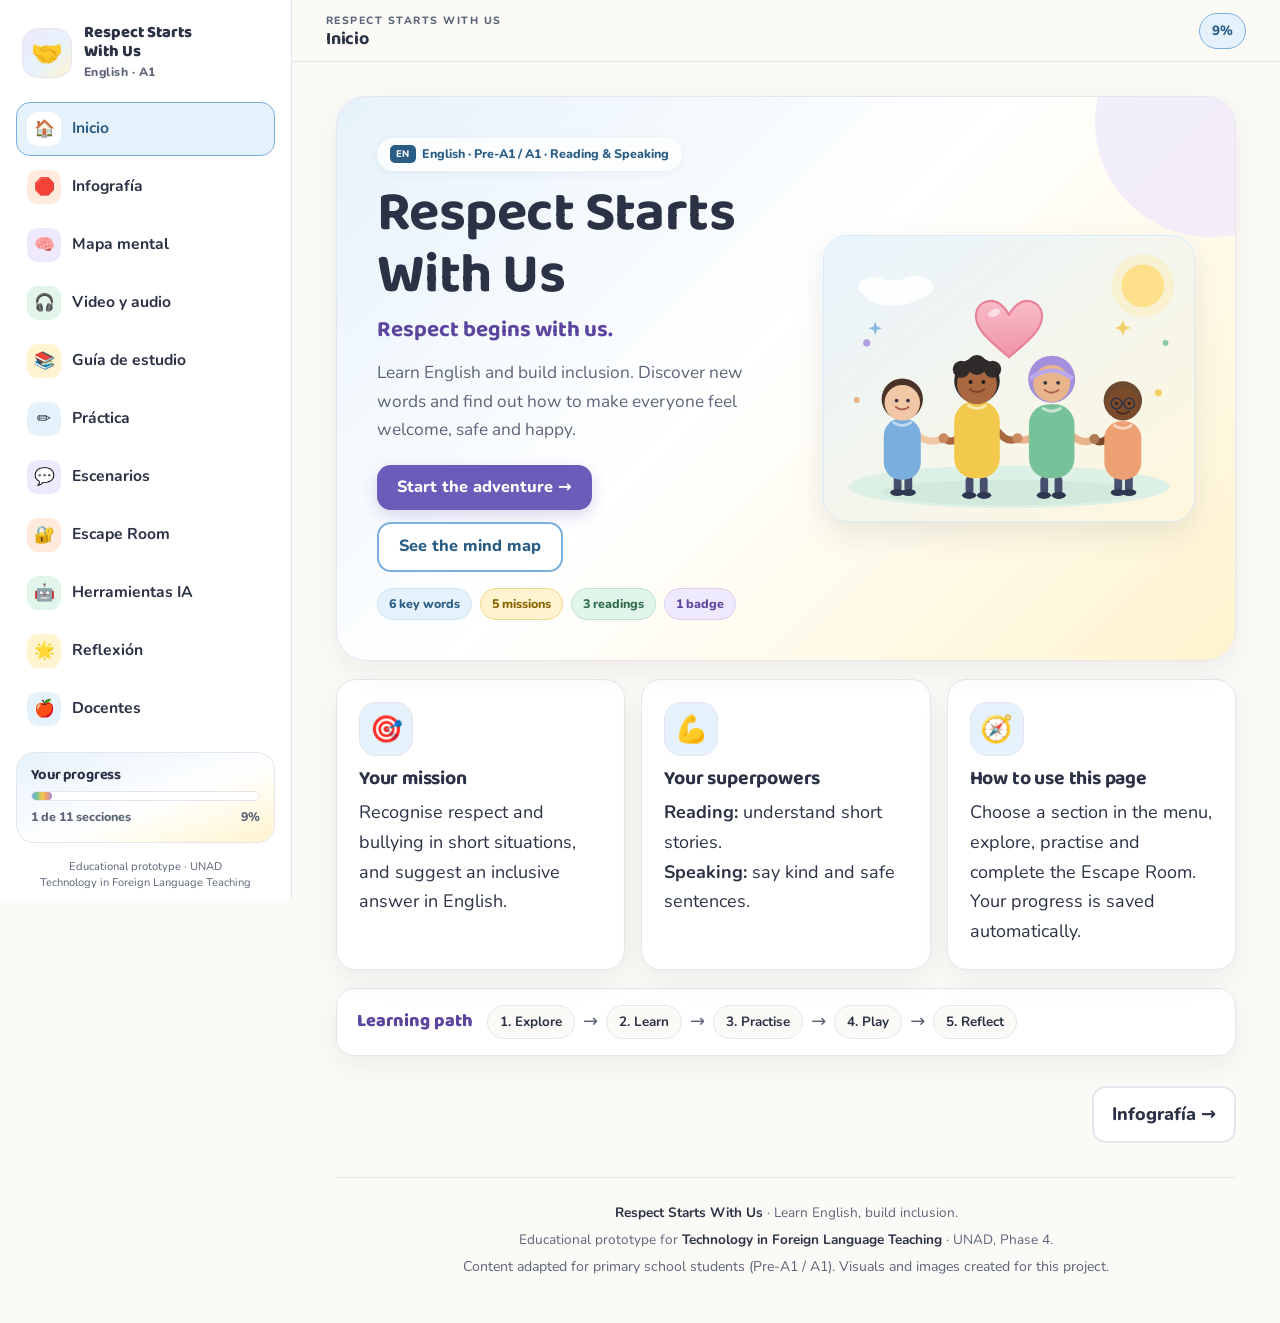
==== commit 890aa140: "Add files via upload" ====
--- a/index.html
+++ b/index.html
@@ -1,22 +1,22 @@
 <!DOCTYPE html>
-<html lang="es">
+<html lang="en">
 <head>
 <meta charset="utf-8">
 <meta name="viewport" content="width=device-width, initial-scale=1">
 <meta name="theme-color" content="#fbfaf6">
-<meta name="description" content="Página educativa interactiva para aprender inglés (Pre-A1/A1) sobre respeto, diversidad e inclusión. Dirigida a estudiantes de primaria.">
-<title>Respect Starts With Us · Inglés para primaria</title>
+<meta name="description" content="Interactive English learning page (Pre-A1 / A1) about respect, diversity and inclusion for primary school students.">
+<title>Respect Starts With Us · English for Primary School</title>
 <link rel="preconnect" href="https://fonts.googleapis.com">
 <link rel="preconnect" href="https://fonts.gstatic.com" crossorigin>
 <link href="https://fonts.googleapis.com/css2?family=Baloo+2:wght@500;600;700;800&family=Nunito:wght@400;600;700;800&display=swap" rel="stylesheet">
 <link rel="stylesheet" href="css/styles.css">
 </head>
 <body>
-<a class="skip-link" href="#content">Saltar al contenido</a>
+<a class="skip-link" href="#content">Skip to content</a>
 
 <div class="app">
-  <!-- ================= PANEL DE NAVEGACIÓN ================= -->
-  <aside class="sidebar" id="sidebar" aria-label="Menú de secciones">
+  <!-- ================= NAVIGATION PANEL ================= -->
+  <aside class="sidebar" id="sidebar" aria-label="Section menu">
     <div class="brand">
       <span class="brand-logo" aria-hidden="true">🤝</span>
       <div>
@@ -25,61 +25,61 @@
       </div>
     </div>
 
-    <nav class="nav" id="nav" aria-label="Secciones de la página">
-      <noscript><p class="small">Activa JavaScript para navegar por las secciones.</p></noscript>
+    <nav class="nav" id="nav" aria-label="Page sections">
+      <noscript><p class="small">Turn on JavaScript to navigate the sections.</p></noscript>
     </nav>
 
     <div class="progress-card">
-      <h3 id="progress-title">Tu progreso</h3>
+      <h3 id="progress-title">Your progress</h3>
       <div class="bar" id="progress-track" role="progressbar" aria-labelledby="progress-title" aria-valuemin="0" aria-valuemax="100" aria-valuenow="0">
         <span id="progress-bar"></span>
       </div>
       <div class="progress-meta">
-        <span id="progress-text">1 de 11 secciones</span>
+        <span id="progress-text">1 of 11 sections</span>
         <span id="progress-percent">0%</span>
       </div>
     </div>
 
-    <p class="sidebar-foot">Prototipo educativo · UNAD<br>Technology in Foreign Language Teaching</p>
+    <p class="sidebar-foot">Educational prototype · UNAD<br>Technology in Foreign Language Teaching</p>
   </aside>
 
   <div class="scrim" id="scrim"></div>
 
   <div class="main">
-    <!-- ================= BARRA SUPERIOR ================= -->
+    <!-- ================= TOP BAR ================= -->
     <header class="topbar">
       <button class="menu-btn" id="menu-btn" type="button" aria-controls="sidebar" aria-expanded="false">
-        <span aria-hidden="true">☰</span> Menú
+        <span aria-hidden="true">☰</span> Menu
       </button>
       <div class="topbar-title-wrap">
         <span class="topbar-kicker">Respect Starts With Us</span>
-        <h2 class="topbar-title" id="topbar-title">Inicio</h2>
+        <h2 class="topbar-title" id="topbar-title">Home</h2>
       </div>
       <span class="topbar-progress" id="progress-count" aria-hidden="true">0%</span>
     </header>
 
     <main class="content" id="content">
-      <!-- ================= 01 · INICIO ================= -->
+      <!-- ================= 01 · HOME ================= -->
       <section class="panel is-active" id="panel-inicio" aria-hidden="false">
         <div class="hero">
           <div class="hero-copy">
             <span class="tag"><span class="tag-en" aria-hidden="true">EN</span> English · Pre-A1 / A1 · Reading &amp; Speaking</span>
             <h1>Respect Starts With Us</h1>
-            <p class="hero-sub">El respeto empieza con nosotros.</p>
-            <p class="lead">Learn English. Build inclusion. Aprende palabras nuevas y descubre cómo hacer que todos se sientan bienvenidos, seguros y felices.</p>
+            <p class="hero-sub">Respect begins with us.</p>
+            <p class="lead">Learn English and build inclusion. Discover new words and find out how to make everyone feel welcome, safe and happy.</p>
             <div class="hero-actions">
-              <button type="button" class="btn" data-go="infografia">Empezar la aventura →</button>
-              <button type="button" class="btn ghost" data-go="mapa">Ver el mapa mental</button>
+              <button type="button" class="btn" data-go="infografia">Start the adventure →</button>
+              <button type="button" class="btn ghost" data-go="mapa">See the mind map</button>
             </div>
             <div class="hero-chips">
-              <span class="chip blue">6 palabras clave</span>
-              <span class="chip yellow">5 misiones</span>
-              <span class="chip green">3 lecturas</span>
-              <span class="chip lilac">1 insignia</span>
+              <span class="chip blue">6 key words</span>
+              <span class="chip yellow">5 missions</span>
+              <span class="chip green">3 readings</span>
+              <span class="chip lilac">1 badge</span>
             </div>
           </div>
           <div class="hero-art">
-            <img src="assets/hero.svg" alt="Ilustración de cuatro estudiantes diversos sonriendo juntos con un corazón." width="520" height="400" onerror="this.style.display='none';this.parentElement.classList.add('is-fallback');">
+            <img src="assets/hero.svg" alt="Illustration of four diverse students smiling together with a heart." width="520" height="400" onerror="this.style.display='none';this.parentElement.classList.add('is-fallback');">
             <span class="art-fallback" aria-hidden="true">🤝💛</span>
           </div>
         </div>
@@ -87,79 +87,80 @@
         <div class="grid grid-3 mt-3">
           <article class="card">
             <div class="icon-bubble" aria-hidden="true">🎯</div>
-            <h3>Tu misión</h3>
-            <p>Reconocer el respeto y el bullying en situaciones cortas, y proponer una respuesta inclusiva en inglés.</p>
+            <h3>Your mission</h3>
+            <p>Recognise respect and bullying in short situations, and suggest an inclusive answer in English.</p>
           </article>
           <article class="card">
             <div class="icon-bubble" aria-hidden="true">💪</div>
-            <h3>Tus superpoderes</h3>
-            <p><b>Reading:</b> entender historias cortas.<br><b>Speaking:</b> decir frases amables y seguras.</p>
+            <h3>Your superpowers</h3>
+            <p><b>Reading:</b> understand short stories.<br><b>Speaking:</b> say kind and safe sentences.</p>
           </article>
           <article class="card">
             <div class="icon-bubble" aria-hidden="true">🧭</div>
-            <h3>Cómo usar la página</h3>
-            <p>Elige una sección en el menú, explora, practica y completa el Escape Room. Tu progreso se guarda solo.</p>
+            <h3>How to use this page</h3>
+            <p>Choose a section in the menu, explore, practise and complete the Escape Room. Your progress is saved automatically.</p>
           </article>
         </div>
 
         <div class="route mt-3">
-          <span class="route-title">Ruta de aprendizaje</span>
+          <span class="route-title">Learning path</span>
           <div class="route-steps">
-            <span class="route-step">1. Explora</span>
+            <span class="route-step">1. Explore</span>
             <span class="route-arrow" aria-hidden="true">→</span>
-            <span class="route-step">2. Aprende</span>
+            <span class="route-step">2. Learn</span>
             <span class="route-arrow" aria-hidden="true">→</span>
-            <span class="route-step">3. Practica</span>
+            <span class="route-step">3. Practise</span>
             <span class="route-arrow" aria-hidden="true">→</span>
-            <span class="route-step">4. Juega</span>
+            <span class="route-step">4. Play</span>
             <span class="route-arrow" aria-hidden="true">→</span>
-            <span class="route-step">5. Reflexiona</span>
-          </div>
-        </div>
-      </section>
-
-      <!-- ================= 02 · INFOGRAFÍA ================= -->
+            <span class="route-step">5. Reflect</span>
+          </div>
+        </div>
+      </section>
+
+      <!-- ================= 02 · INFOGRAPHIC ================= -->
       <section class="panel" id="panel-infografia" aria-hidden="true">
         <div class="panel-head">
-          <span class="eyebrow">01 · Infografía</span>
+          <span class="eyebrow">01 · Infographic</span>
           <h2>Stop bullying, start respect</h2>
-          <p class="lead">Bullying is repeated hurtful behaviour. Aprende a reconocerlo y a responder con respeto.</p>
-        </div>
-
-        <div class="grid grid-4">
+          <p class="lead">Bullying is repeated hurtful behaviour. Learn to recognise it and to answer with respect.</p>
+        </div>
+
+        <figure class="media-figure">
+          <img src="images/infographic.png" alt="Infographic about bullying: physical, verbal, social and online bullying, with four respectful actions we can take." width="1536" height="1024" loading="lazy" decoding="async">
+          <figcaption><b>Infographic.</b> Four types of bullying and four things we can do about it.</figcaption>
+        </figure>
+
+        <div class="grid grid-4 mt-3">
           <article class="card type-card orange">
             <div class="icon-bubble" aria-hidden="true">✋</div>
             <h3>Physical</h3>
             <p>Hitting, pushing or kicking.</p>
-            <p class="es">Golpear o empujar.</p>
           </article>
           <article class="card type-card yellow">
             <div class="icon-bubble" aria-hidden="true">🗣️</div>
             <h3>Verbal</h3>
             <p>Name-calling, insults or laughing at someone.</p>
-            <p class="es">Insultos o burlas.</p>
           </article>
           <article class="card type-card lilac">
             <div class="icon-bubble" aria-hidden="true">👥</div>
             <h3>Social</h3>
             <p>Leaving someone out on purpose.</p>
-            <p class="es">Excluir a propósito.</p>
           </article>
           <article class="card type-card blue">
             <div class="icon-bubble" aria-hidden="true">🌐</div>
             <h3>Online</h3>
             <p>Sending or sharing hurtful messages.</p>
-            <p class="es">Mensajes hirientes en internet.</p>
           </article>
         </div>
 
         <div class="card tips-card mt-3">
-          <h3>What can we do? · ¿Qué podemos hacer?</h3>
+          <h3>What can we do?</h3>
           <div class="grid grid-4">
-            <div class="tip"><span aria-hidden="true">💛</span><span>Be kind. <em>Sé amable.</em></span></div>
-            <div class="tip"><span aria-hidden="true">🤝</span><span>Include others. <em>Incluye a los demás.</em></span></div>
-            <div class="tip"><span aria-hidden="true">🚫</span><span>Don't share hurtful messages. <em>No compartas mensajes hirientes.</em></span></div>
-            <div class="tip"><span aria-hidden="true">🙋</span><span>Ask a trusted adult. <em>Pide ayuda a un adulto de confianza.</em></span></div>
+            <div class="tip"><span aria-hidden="true">💛</span><span>Be kind.</span></div>
+            <div class="tip"><span aria-hidden="true">🤝</span><span>Include others.</span></div>
+            <div class="tip"><span aria-hidden="true">🚫</span><span>Don't share hurtful messages.</span></div>
+            <div class="tip"><span aria-hidden="true">🙋</span><span>Ask a trusted adult.</span></div>
           </div>
         </div>
 
@@ -167,19 +168,25 @@
           <span class="emoji" aria-hidden="true">💛</span>
           <div>
             <b>Key message: Everyone deserves respect, safety and belonging.</b>
-            <span>Todos merecen respeto, seguridad y sentirse parte del grupo.</span>
-          </div>
-        </div>
-      </section>
-
-      <!-- ================= 03 · MAPA MENTAL ================= -->
+            <span>Every child has the right to feel safe and included at school.</span>
+          </div>
+        </div>
+      </section>
+
+      <!-- ================= 03 · MIND MAP ================= -->
       <section class="panel" id="panel-mapa" aria-hidden="true">
         <div class="panel-head">
-          <span class="eyebrow">02 · Mapa mental</span>
+          <span class="eyebrow">02 · Mind Map</span>
           <h2>Respect and inclusion</h2>
-          <p class="lead">Toca una rama para descubrir una idea y una frase modelo en inglés.</p>
-        </div>
-
+          <p class="lead">Look at the mind map, then tap a branch to discover an idea and a model sentence in English.</p>
+        </div>
+
+        <figure class="media-figure lilac">
+          <img src="images/mind_map.png" alt="Mind map of respect and inclusion with branches for empathy, diversity, equality, safe communication and help-seeking." width="1536" height="1024" loading="lazy" decoding="async">
+          <figcaption><b>Mind map.</b> Five big ideas that grow from respect and inclusion.</figcaption>
+        </figure>
+
+        <h3 class="mt-4">Explore the branches</h3>
         <div class="map-wrap">
           <div class="map-center"><span>RESPECT<br>&amp;<br>INCLUSION</span></div>
           <div class="map-branches">
@@ -195,34 +202,34 @@
         <p class="frame-line mt-3">“We are different, and we all deserve respect.”</p>
       </section>
 
-      <!-- ================= 04 · VIO ================= -->
+      <!-- ================= 04 · VIDEO AND AUDIO ================= -->
       <section class="panel" id="panel-vio" aria-hidden="true">
         <div class="panel-head">
-          <span class="eyebrow">03 · Objeto virtual de información</span>
+          <span class="eyebrow">03 · Video and audio</span>
           <h2>Watch, listen and remember</h2>
-          <p class="lead">Escucha el mensaje, mira el video y descubre las cuatro acciones clave.</p>
+          <p class="lead">Listen to the message, watch the video and discover the four key actions.</p>
         </div>
 
         <div class="grid grid-2">
           <div class="card audio-card">
-            <span class="pill">Listen · Escucha</span>
+            <span class="pill">Listen</span>
             <h3 class="mt-2">Listen and repeat</h3>
-            <p>Escucha el mensaje y repite las frases en voz alta.</p>
+            <p>Listen to the message and repeat the sentences out loud.</p>
             <div class="audio-actions">
-              <button type="button" class="btn" data-speak="Respect means treating people with kindness. Include everyone. If you see bullying, do not join in. Help the person and tell a trusted adult.">▶ Escuchar mensaje</button>
-              <button type="button" class="btn ghost" data-stop-speak>■ Detener</button>
+              <button type="button" class="btn" data-speak="Respect means treating people with kindness. Include everyone. If you see bullying, do not join in. Help the person and tell a trusted adult.">▶ Play the message</button>
+              <button type="button" class="btn ghost" data-stop-speak>■ Stop</button>
             </div>
             <p class="script">“Respect means treating people with kindness. Include everyone. If you see bullying, do not join in. Help the person and tell a trusted adult.”</p>
-            <p class="small">El audio usa la voz del navegador. También puedes pedir a tu docente que lea el mensaje en voz alta.</p>
+            <p class="small">The audio uses the voice of your browser. You can also ask your teacher to read the message out loud.</p>
           </div>
 
           <div class="card video-card">
-            <span class="pill">Watch · Mira</span>
+            <span class="pill">Watch</span>
             <h3 class="mt-2">UNICEF #ENDviolence</h3>
             <div class="video-frame mt-2">
-              <iframe src="https://www.youtube.com/embed/76hArsk3big" title="Video de UNICEF sobre amabilidad y anti-bullying" loading="lazy" allow="accelerometer; autoplay; clipboard-write; encrypted-media; gyroscope; picture-in-picture" allowfullscreen></iframe>
-            </div>
-            <p class="small">El docente revisa el video antes de usarlo en clase. Si no carga al abrir el archivo localmente, <a href="https://www.youtube.com/watch?v=76hArsk3big" target="_blank" rel="noopener">míralo directamente en YouTube ↗</a>.</p>
+              <iframe src="https://www.youtube.com/embed/76hArsk3big" title="UNICEF video about kindness and anti-bullying" loading="lazy" allow="accelerometer; autoplay; clipboard-write; encrypted-media; gyroscope; picture-in-picture" allowfullscreen></iframe>
+            </div>
+            <p class="small">The teacher checks the video before using it in class. If it does not load when you open this file locally, <a href="https://www.youtube.com/watch?v=76hArsk3big" target="_blank" rel="noopener">watch it on YouTube ↗</a>.</p>
           </div>
         </div>
 
@@ -230,93 +237,93 @@
           <div class="action-card stop">
             <span class="big" aria-hidden="true">✋</span>
             <h3>STOP</h3>
-            <p>Do not hurt.<br><span class="es">No lastimes.</span></p>
+            <p>Do not hurt.</p>
           </div>
           <div class="action-card help">
             <span class="big" aria-hidden="true">💙</span>
             <h3>HELP</h3>
-            <p>Support a classmate.<br><span class="es">Apoya a un compañero.</span></p>
+            <p>Support a classmate.</p>
           </div>
           <div class="action-card report">
             <span class="big" aria-hidden="true">📣</span>
             <h3>REPORT</h3>
-            <p>Tell a trusted adult.<br><span class="es">Cuenta lo que pasa.</span></p>
+            <p>Tell a trusted adult.</p>
           </div>
           <div class="action-card include">
             <span class="big" aria-hidden="true">🤗</span>
             <h3>INCLUDE</h3>
-            <p>Invite everyone.<br><span class="es">Invita a todos.</span></p>
-          </div>
-        </div>
-      </section>
-
-      <!-- ================= 05 · GUÍA DE ESTUDIO ================= -->
+            <p>Invite everyone.</p>
+          </div>
+        </div>
+      </section>
+
+      <!-- ================= 05 · STUDY GUIDE ================= -->
       <section class="panel" id="panel-guia" aria-hidden="true">
         <div class="panel-head">
-          <span class="eyebrow">04 · Guía de estudio</span>
+          <span class="eyebrow">04 · Study guide</span>
           <h2>Words, reading and speaking frames</h2>
-          <p class="lead">Gira las tarjetas, lee la historia y usa las frases modelo para hablar en inglés.</p>
-        </div>
-
-        <h3>Digital flashcards · Tarjetas interactivas</h3>
+          <p class="lead">Flip the cards, read the story and use the model sentences to speak in English.</p>
+        </div>
+
+        <h3>Digital flashcards</h3>
         <div class="flash-grid">
           <button type="button" class="flashcard" aria-pressed="false">
             <span class="fc-inner">
-              <span class="fc-face fc-front">respect<small>toca para girar</small></span>
-              <span class="fc-face fc-back">treating people well<small>tratar bien a las personas</small></span>
+              <span class="fc-face fc-front">respect<small>tap to flip</small></span>
+              <span class="fc-face fc-back">treating people well<small>being kind to everyone</small></span>
             </span>
           </button>
           <button type="button" class="flashcard" aria-pressed="false">
             <span class="fc-inner">
-              <span class="fc-face fc-front">kind<small>toca para girar</small></span>
-              <span class="fc-face fc-back">friendly and caring<small>amable y cariñoso</small></span>
+              <span class="fc-face fc-front">kind<small>tap to flip</small></span>
+              <span class="fc-face fc-back">friendly and caring<small>nice to other people</small></span>
             </span>
           </button>
           <button type="button" class="flashcard" aria-pressed="false">
             <span class="fc-inner">
-              <span class="fc-face fc-front">equal<small>toca para girar</small></span>
-              <span class="fc-face fc-back">having the same value<small>con el mismo valor</small></span>
+              <span class="fc-face fc-front">equal<small>tap to flip</small></span>
+              <span class="fc-face fc-back">having the same value<small>no one is better than anyone</small></span>
             </span>
           </button>
           <button type="button" class="flashcard" aria-pressed="false">
             <span class="fc-inner">
-              <span class="fc-face fc-front">include<small>toca para girar</small></span>
-              <span class="fc-face fc-back">make someone part of a group<small>incluir en el grupo</small></span>
+              <span class="fc-face fc-front">include<small>tap to flip</small></span>
+              <span class="fc-face fc-back">make someone part of a group<small>invite them in</small></span>
             </span>
           </button>
           <button type="button" class="flashcard" aria-pressed="false">
             <span class="fc-inner">
-              <span class="fc-face fc-front">bully<small>toca para girar</small></span>
-              <span class="fc-face fc-back">a person who repeatedly hurts others<small>quien lastima una y otra vez</small></span>
+              <span class="fc-face fc-front">bully<small>tap to flip</small></span>
+              <span class="fc-face fc-back">a person who repeatedly hurts others<small>again and again</small></span>
             </span>
           </button>
           <button type="button" class="flashcard" aria-pressed="false">
             <span class="fc-inner">
-              <span class="fc-face fc-front">report<small>toca para girar</small></span>
-              <span class="fc-face fc-back">tell a responsible adult<small>avisar a un adulto responsable</small></span>
+              <span class="fc-face fc-front">report<small>tap to flip</small></span>
+              <span class="fc-face fc-back">tell a responsible adult<small>ask for help</small></span>
             </span>
           </button>
         </div>
 
-        <h3>Mini glossary · Mini glosario</h3>
+        <h3>Mini glossary</h3>
         <div class="glossary">
-          <div class="gloss"><b>respect</b>tratar bien a las personas</div>
-          <div class="gloss"><b>kind</b>amable y cariñoso</div>
-          <div class="gloss"><b>equal</b>con el mismo valor</div>
-          <div class="gloss"><b>different</b>no es igual</div>
-          <div class="gloss"><b>include</b>hacer parte del grupo</div>
-          <div class="gloss"><b>bully</b>lastimar repetidamente</div>
-          <div class="gloss"><b>help</b>hacer algo bueno por alguien</div>
-          <div class="gloss"><b>report</b>avisar a un adulto</div>
+          <div class="gloss"><b>respect</b>treating people well</div>
+          <div class="gloss"><b>kind</b>friendly and caring</div>
+          <div class="gloss"><b>equal</b>having the same value</div>
+          <div class="gloss"><b>different</b>not the same</div>
+          <div class="gloss"><b>include</b>make someone part of the group</div>
+          <div class="gloss"><b>bully</b>hurt someone again and again</div>
+          <div class="gloss"><b>help</b>do something good for someone</div>
+          <div class="gloss"><b>report</b>tell a trusted adult</div>
         </div>
 
         <div class="card reading mt-3">
           <div class="reading-head">
             <h3>A New Student</h3>
-            <button type="button" class="btn ghost small-btn" data-speak="Mia is new at school. Some students do not invite her to play. Leo says: Come and play with us, Mia! The students make a team together. Mia feels welcome.">🔊 Escuchar lectura</button>
+            <button type="button" class="btn ghost small-btn" data-speak="Mia is new at school. Some students do not invite her to play. Leo says: Come and play with us, Mia! The students make a team together. Mia feels welcome.">🔊 Listen to the story</button>
           </div>
           <p class="story">“Mia is new at school. Some students do not invite her to play. Leo says, ‘Come and play with us, Mia!’ The students make a team together. Mia feels welcome.”</p>
-          <button type="button" class="btn ghost" data-toggle="reading-answers" aria-expanded="false">Ver preguntas y respuestas</button>
+          <button type="button" class="btn ghost" data-toggle="reading-answers" aria-expanded="false">Show questions and answers</button>
           <div class="answers" id="reading-answers" hidden>
             <ol>
               <li>Who is new at school? <b>Mia.</b></li>
@@ -326,8 +333,8 @@
           </div>
         </div>
 
-        <h3 class="mt-4">Speaking frames · Frases modelo</h3>
-        <p class="small">Toca una frase para llevarla a la sección de práctica y completarla.</p>
+        <h3 class="mt-4">Speaking frames</h3>
+        <p class="small">Tap a sentence to take it to the practice section and complete it.</p>
         <div class="frames">
           <button type="button" class="frame" data-frame="We should ______ because ______.">We should ______ because ______.</button>
           <button type="button" class="frame" data-frame="We can help by ______.">We can help by ______.</button>
@@ -335,47 +342,47 @@
         </div>
       </section>
 
-      <!-- ================= 06 · PRÁCTICA ================= -->
+      <!-- ================= 06 · PRACTICE ================= -->
       <section class="panel" id="panel-practica" aria-hidden="true">
         <div class="panel-head">
-          <span class="eyebrow">05 · Práctica interactiva</span>
+          <span class="eyebrow">05 · Interactive practice</span>
           <h2>Show what you know</h2>
-          <p class="lead">Lee cada situación, elige la respuesta correcta y recibe retroalimentación inmediata.</p>
+          <p class="lead">Read each situation, choose the correct answer and get instant feedback.</p>
         </div>
 
         <div class="quiz-top">
-          <span class="pill">Reading practice · 3 preguntas</span>
-          <span class="score-chip" id="quiz-score" aria-live="polite">0 / 3 correctas</span>
+          <span class="pill">Reading practice · 3 questions</span>
+          <span class="score-chip" id="quiz-score" aria-live="polite">0 / 3 correct</span>
         </div>
 
         <div class="quiz-list" id="quiz-list"></div>
         <p class="done-msg" id="quiz-done" aria-live="polite"></p>
 
         <div class="row-actions mt-2">
-          <button type="button" class="btn ghost" id="quiz-reset">↺ Reiniciar práctica</button>
+          <button type="button" class="btn ghost" id="quiz-reset">↺ Restart practice</button>
         </div>
 
         <div class="card speak-card mt-4">
           <span class="pill">Speaking</span>
           <h3 class="mt-2">Now say it in English</h3>
-          <p>Completa la frase y léela en voz alta para tu docente o un compañero.</p>
+          <p>Complete the sentence and read it out loud to your teacher or a classmate.</p>
           <p class="frame-line">“We should ______ because ______.”</p>
-          <label class="field" for="speak">Tu respuesta</label>
+          <label class="field" for="speak">Your answer</label>
           <textarea id="speak" rows="3" placeholder="We should include everyone because..."></textarea>
           <div class="row-actions">
-            <button type="button" class="btn" id="speak-save">Guardar mi respuesta</button>
-            <button type="button" class="btn ghost" id="speak-example">Ver un ejemplo</button>
+            <button type="button" class="btn" id="speak-save">Save my answer</button>
+            <button type="button" class="btn ghost" id="speak-example">Show an example</button>
           </div>
           <p class="feedback" id="speak-fb" aria-live="polite"></p>
         </div>
       </section>
 
-      <!-- ================= 07 · ESCENARIOS ================= -->
+      <!-- ================= 07 · SCENARIOS ================= -->
       <section class="panel" id="panel-escenarios" aria-hidden="true">
         <div class="panel-head">
-          <span class="eyebrow">06 · Escenarios</span>
+          <span class="eyebrow">06 · Scenarios</span>
           <h2>What would you do?</h2>
-          <p class="lead">Lee la situación, piensa una respuesta respetuosa y luego compárala con la propuesta.</p>
+          <p class="lead">Read the situation, think of a respectful answer and then compare it with the suggestion.</p>
         </div>
 
         <div class="grid grid-2">
@@ -383,10 +390,10 @@
             <span class="emoji" aria-hidden="true">🙋</span>
             <h3>A new classmate</h3>
             <p>A new student is sitting alone at break. What can you say?</p>
-            <button type="button" class="btn ghost" data-reveal="sc-a" aria-expanded="false">Ver respuesta respetuosa</button>
+            <button type="button" class="btn ghost" data-reveal="sc-a" aria-expanded="false">Show a respectful answer</button>
             <div class="reveal" id="sc-a" hidden>
               <p>“Would you like to play with us?”</p>
-              <span>Invita a la persona a unirse. Una invitación sencilla puede cambiar su día.</span>
+              <span>Invite the person to join. A simple invitation can change their day.</span>
             </div>
           </article>
 
@@ -394,10 +401,10 @@
             <span class="emoji" aria-hidden="true">📱</span>
             <h3>A hurtful online message</h3>
             <p>A class group shares a mean message about someone. What should you do?</p>
-            <button type="button" class="btn ghost" data-reveal="sc-b" aria-expanded="false">Ver respuesta segura</button>
+            <button type="button" class="btn ghost" data-reveal="sc-b" aria-expanded="false">Show a safe answer</button>
             <div class="reveal" id="sc-b" hidden>
               <p>Do not forward it. Save evidence if it is safe and tell a trusted adult.</p>
-              <span>No reenvíes el mensaje. Guarda evidencia si es seguro y avisa a un adulto de confianza.</span>
+              <span>Do not send the message to other people. Ask an adult for help.</span>
             </div>
           </article>
 
@@ -405,10 +412,10 @@
             <span class="emoji" aria-hidden="true">🍽️</span>
             <h3>Left out at lunch</h3>
             <p>You see a classmate eating alone. What can you do?</p>
-            <button type="button" class="btn ghost" data-reveal="sc-c" aria-expanded="false">Ver respuesta inclusiva</button>
+            <button type="button" class="btn ghost" data-reveal="sc-c" aria-expanded="false">Show an inclusive answer</button>
             <div class="reveal" id="sc-c" hidden>
               <p>“Come and sit with us!”</p>
-              <span>Ofrece un lugar en tu mesa. Incluir empieza con un gesto pequeño.</span>
+              <span>Offer a place at your table. Inclusion starts with a small gesture.</span>
             </div>
           </article>
 
@@ -416,10 +423,10 @@
             <span class="emoji" aria-hidden="true">💭</span>
             <h3>You made a mistake</h3>
             <p>You said something unkind and your classmate feels sad. What can you say?</p>
-            <button type="button" class="btn ghost" data-reveal="sc-d" aria-expanded="false">Ver respuesta honesta</button>
+            <button type="button" class="btn ghost" data-reveal="sc-d" aria-expanded="false">Show an honest answer</button>
             <div class="reveal" id="sc-d" hidden>
               <p>“I am sorry. I will not say that again.”</p>
-              <span>Pedir perdón y cambiar la conducta también es una forma de respeto.</span>
+              <span>Saying sorry and changing your behaviour is also a form of respect.</span>
             </div>
           </article>
         </div>
@@ -428,76 +435,95 @@
       <!-- ================= 08 · ESCAPE ROOM ================= -->
       <section class="panel" id="panel-escape" aria-hidden="true">
         <div class="panel-head">
-          <span class="eyebrow">07 · Recurso gamificado</span>
+          <span class="eyebrow">07 · Gamified resource</span>
           <h2>Unlocking Respect · Escape Room</h2>
-          <p class="lead">Completa las cinco misiones, gana tu insignia y conviértete en un Respect Hero.</p>
+          <p class="lead">Complete the five missions, win your badge and become a Respect Hero.</p>
         </div>
 
         <div class="mission-meta">
-          <span class="pill" id="mission-label">Misión 1 de 5</span>
+          <span class="pill" id="mission-label">Mission 1 of 5</span>
           <div class="dots" id="dots" aria-hidden="true"></div>
         </div>
 
         <div class="card game-card" id="game"></div>
 
-        <p class="small mt-3">Versión interactiva adaptada de los materiales de la Fase 2/3. Recursos originales en Canva:</p>
-        <div class="resource-links">
-          <a class="btn ghost small-btn" href="https://canva.link/bf8kxe1tha2n18z" target="_blank" rel="noopener">🎨 Escape Room en Canva</a>
-          <a class="btn ghost small-btn" href="https://canva.link/h22u44lhh1knjg7" target="_blank" rel="noopener">🌳 Árbol de problemas</a>
-        </div>
-      </section>
-
-      <!-- ================= 09 · HERRAMIENTAS IA ================= -->
+        <h3 class="mt-4">Canva resources</h3>
+        <p class="small">Open the original materials in a new window. Click here to view each design.</p>
+
+        <div class="canva-actions">
+          <a class="canva-action escape" href="https://canva.link/bf8kxe1tha2n18z" target="_blank" rel="noopener">
+            <span class="canva-ico" aria-hidden="true">🔐</span>
+            <span class="canva-copy">
+              <span class="canva-title">Unlocking Respect</span>
+              <span class="canva-sub">Escape Room · 5 missions</span>
+              <span class="canva-cta">Click here to view ↗</span>
+            </span>
+          </a>
+
+          <a class="canva-action tree" href="https://canva.link/h22u44lhh1knjg7" target="_blank" rel="noopener">
+            <span class="canva-ico" aria-hidden="true">🌳</span>
+            <span class="canva-copy">
+              <span class="canva-title">Problem Tree</span>
+              <span class="canva-sub">Cause and effect</span>
+              <span class="canva-cta">Click here to view ↗</span>
+            </span>
+          </a>
+        </div>
+
+        <p class="small mt-3">Interactive version adapted from the Phase 2/3 materials. Original resources in Canva.</p>
+      </section>
+
+      <!-- ================= 09 · AI TOOLS ================= -->
       <section class="panel" id="panel-ia" aria-hidden="true">
         <div class="panel-head">
-          <span class="eyebrow">08 · Herramientas de IA</span>
+          <span class="eyebrow">08 · AI tools</span>
           <h2>Two AI tools for learning</h2>
-          <p class="lead">Dos herramientas para practicar lectura y speaking con acompañamiento del docente.</p>
+          <p class="lead">Two tools to practise reading and speaking with your teacher's support.</p>
         </div>
 
         <div class="grid grid-2">
           <article class="card tool-card chatgpt">
-            <span class="pill">AI Tool 1 · Reading</span>
+            <span class="pill">AI tool 1 · Reading</span>
             <h3 class="mt-2">ChatGPT</h3>
-            <p>Ayuda a simplificar situaciones ficticias, explicar vocabulario y crear preguntas de comprensión nivel A1.</p>
+            <p>Helps simplify fictional situations, explain vocabulary and create A1-level comprehension questions.</p>
             <p class="prompt"><b>Suggested prompt:</b> “Rewrite this fictional classroom situation in very simple A1 English. Use 40 words and add three comprehension questions.”</p>
-            <a class="btn" href="https://chatgpt.com/" target="_blank" rel="noopener">Abrir ChatGPT ↗</a>
+            <a class="btn" href="https://chatgpt.com/" target="_blank" rel="noopener">Open ChatGPT ↗</a>
           </article>
 
           <article class="card tool-card copilot">
-            <span class="pill">AI Tool 2 · Speaking</span>
+            <span class="pill">AI tool 2 · Speaking</span>
             <h3 class="mt-2">Microsoft Copilot</h3>
-            <p>Role-play supervisado para practicar expresiones respetuosas y respuestas cortas.</p>
+            <p>Supervised role-play to practise respectful expressions and short answers.</p>
             <p class="prompt"><b>Suggested prompt:</b> “Act as a friendly English practice partner for an A1 learner. Practise a short dialogue about including a new classmate. Use simple language and give gentle corrections.”</p>
-            <a class="btn" href="https://copilot.microsoft.com/" target="_blank" rel="noopener">Abrir Copilot ↗</a>
+            <a class="btn" href="https://copilot.microsoft.com/" target="_blank" rel="noopener">Open Copilot ↗</a>
           </article>
         </div>
 
         <div class="key-message mt-3">
           <span class="emoji" aria-hidden="true">🛡️</span>
           <div>
-            <b>Safe use · Uso seguro</b>
-            <span>El docente revisa la exactitud, la edad recomendada y los sesgos de la IA. No se escriben nombres, fotos, voces ni datos personales de los estudiantes. Siempre hay una alternativa sin IA.</span>
-          </div>
-        </div>
-      </section>
-
-      <!-- ================= 10 · REFLEXIÓN ================= -->
+            <b>Safe use</b>
+            <span>The teacher checks accuracy, age suitability and bias in AI output. Students never type names, photos, voices or personal data. There is always an option without AI.</span>
+          </div>
+        </div>
+      </section>
+
+      <!-- ================= 10 · REFLECTION ================= -->
       <section class="panel" id="panel-reflexion" aria-hidden="true">
         <div class="panel-head">
-          <span class="eyebrow">09 · Reflexión</span>
+          <span class="eyebrow">09 · Reflection</span>
           <h2>My promise, my exit ticket</h2>
-          <p class="lead">Piensa en una acción concreta y escribe tu compromiso para esta semana.</p>
+          <p class="lead">Think of one concrete action and write your promise for this week.</p>
         </div>
 
         <div class="grid grid-2">
           <div class="card">
-            <h3>My promise · Mi compromiso</h3>
+            <h3>My promise</h3>
             <p>What can you do to make everyone feel included?</p>
-            <label class="field" for="reflect-input">Tu idea en inglés (puede ser corta)</label>
+            <label class="field" for="reflect-input">Your idea in English (it can be short)</label>
             <textarea id="reflect-input" rows="3" placeholder="I can invite everyone to play..."></textarea>
             <div class="row-actions">
-              <button type="button" class="btn" id="reflect-save">Guardar mi compromiso</button>
+              <button type="button" class="btn" id="reflect-save">Save my promise</button>
             </div>
             <p class="feedback" id="reflect-fb" aria-live="polite"></p>
             <div class="saved-note" id="reflect-saved" hidden></div>
@@ -505,87 +531,87 @@
 
           <div class="card">
             <h3>Exit ticket 🎟️</h3>
-            <p>Elige una palabra nueva y una acción respetuosa que vas a practicar.</p>
+            <p>Choose one new word and one respectful action you will practise.</p>
             <label class="field" for="ticket-word">New English word</label>
             <input type="text" id="ticket-word" placeholder="respect" autocomplete="off">
             <label class="field" for="ticket-action">One action I will practise</label>
             <input type="text" id="ticket-action" placeholder="Invite a classmate to play" autocomplete="off">
             <div class="row-actions">
-              <button type="button" class="btn" id="ticket-submit">Entregar ticket</button>
+              <button type="button" class="btn" id="ticket-submit">Hand in my ticket</button>
             </div>
             <div id="ticket-out" hidden></div>
           </div>
         </div>
 
         <div class="card inclusion-banner mt-3">
-          <img src="assets/inclusion.svg" alt="Ilustración de un globo terráqueo rodeado de manos de diferentes tonos de piel y un corazón." width="320" height="320" onerror="this.style.display='none';this.parentElement.classList.add('is-fallback');">
+          <img src="assets/inclusion.svg" alt="Illustration of a globe surrounded by hands of different skin tones and a heart." width="320" height="320" onerror="this.style.display='none';this.parentElement.classList.add('is-fallback');">
           <div>
             <h3>We are different, and we all deserve respect.</h3>
-            <p>Somos diferentes y todos merecemos respeto. Habla con tu docente o con un adulto de confianza si algo te preocupa.</p>
-            <p class="small">Puedes responder con una frase, un dibujo o una explicación oral.</p>
-          </div>
-        </div>
-      </section>
-
-      <!-- ================= 11 · DOCENTES ================= -->
+            <p>Talk to your teacher or a trusted adult if something worries you.</p>
+            <p class="small">You can answer with a sentence, a drawing or an oral explanation.</p>
+          </div>
+        </div>
+      </section>
+
+      <!-- ================= 11 · TEACHER NOTES ================= -->
       <section class="panel" id="panel-docente" aria-hidden="true">
         <div class="panel-head">
-          <span class="eyebrow">10 · Docentes</span>
+          <span class="eyebrow">10 · Teacher notes</span>
           <h2>Teacher notes and learning approach</h2>
-          <p class="lead">Orientaciones pedagógicas para adaptar la página a tu grupo de primaria.</p>
+          <p class="lead">Pedagogical guidance to adapt this page to your primary school group.</p>
         </div>
 
         <div class="grid grid-2">
           <article class="card">
-            <h3>Enfoque pedagógico</h3>
-            <p>La página conecta la práctica del inglés con el contexto real del estudiante. Se apoya en principios del <b>post-método</b>: comunicación práctica, participación y pertinencia.</p>
-            <p>El <b>Diseño Universal para el Aprendizaje (DUA)</b> se refleja en texto corto, organización visual, modelado oral, opciones de respuesta escrita u oral y apoyo docente constante.</p>
+            <h3>Pedagogical approach</h3>
+            <p>This page connects English practice with the student's real context. It draws on the principles of the <b>post-method approach</b>: practical communication, participation and relevance.</p>
+            <p><b>Universal Design for Learning (UDL)</b> is reflected in short text, visual organisation, oral modelling, written or spoken answer options and constant teacher support.</p>
           </article>
 
           <article class="card">
-            <h3>Evaluación sugerida</h3>
+            <h3>Suggested assessment</h3>
             <ul class="checklist">
-              <li>Comprensión de lectura en las situaciones cortas.</li>
-              <li>Selección de respuestas seguras y respetuosas.</li>
-              <li>Uso del vocabulario objetivo (respect, include, kind...).</li>
-              <li>Una propuesta inclusiva oral o escrita.</li>
+              <li>Reading comprehension in the short situations.</li>
+              <li>Choosing safe and respectful answers.</li>
+              <li>Use of the target vocabulary (respect, include, kind...).</li>
+              <li>One inclusive proposal, spoken or written.</li>
             </ul>
           </article>
 
           <article class="card">
-            <h3>Adaptaciones</h3>
+            <h3>Adaptations</h3>
             <ul class="checklist">
-              <li>Ajusta la longitud de las lecturas y el tiempo de cada actividad.</li>
-              <li>Lee en voz alta y permite respuestas orales o con dibujos.</li>
-              <li>Usa el audio del navegador o graba tu propia voz.</li>
-              <li>Revisa el video y los enlaces externos antes de la clase.</li>
+              <li>Adjust the length of the readings and the time for each activity.</li>
+              <li>Read out loud and allow spoken answers or drawings.</li>
+              <li>Use the browser audio or record your own voice.</li>
+              <li>Check the video and external links before class.</li>
             </ul>
           </article>
 
           <article class="card">
-            <h3>Privacidad y seguridad</h3>
-            <p>No se solicitan datos personales. Las respuestas de reflexión y del ticket se guardan solo en el navegador del estudiante (localStorage).</p>
-            <p class="small">Las herramientas de IA son de uso supervisado y siempre cuentan con una alternativa sin tecnología.</p>
+            <h3>Privacy and safety</h3>
+            <p>No personal data is requested. Reflection and exit-ticket answers are saved only in the student's browser (localStorage).</p>
+            <p class="small">AI tools are used under supervision and always have a no-technology alternative.</p>
           </article>
         </div>
 
         <div class="key-message mt-3">
           <span class="emoji" aria-hidden="true">🍎</span>
           <div>
-            <b>Nota para el docente</b>
-            <span>Este prototipo es material de apoyo. Adapta ejemplos, nivel de lengua y apoyos a las necesidades reales de tu clase.</span>
-          </div>
-        </div>
-      </section>
-
-
-
-      <nav class="pager" id="pager" aria-label="Navegación entre secciones"></nav>
+            <b>Note for the teacher</b>
+            <span>This prototype is support material. Adapt the examples, language level and scaffolds to the real needs of your class.</span>
+          </div>
+        </div>
+      </section>
+
+
+
+      <nav class="pager" id="pager" aria-label="Navigation between sections"></nav>
 
       <footer class="site-footer">
         <p><b>Respect Starts With Us</b> · Learn English, build inclusion.</p>
-        <p>Prototipo educativo para <b>Technology in Foreign Language Teaching</b> · UNAD, Fase 4.</p>
-        <p class="small">Contenido adaptado para estudiantes de primaria (Pre-A1 / A1). Las imágenes son ilustraciones SVG originales.</p>
+        <p>Educational prototype for <b>Technology in Foreign Language Teaching</b> · UNAD, Phase 4.</p>
+        <p class="small">Content adapted for primary school students (Pre-A1 / A1). Visuals and images created for this project.</p>
       </footer>
     </main>
   </div>
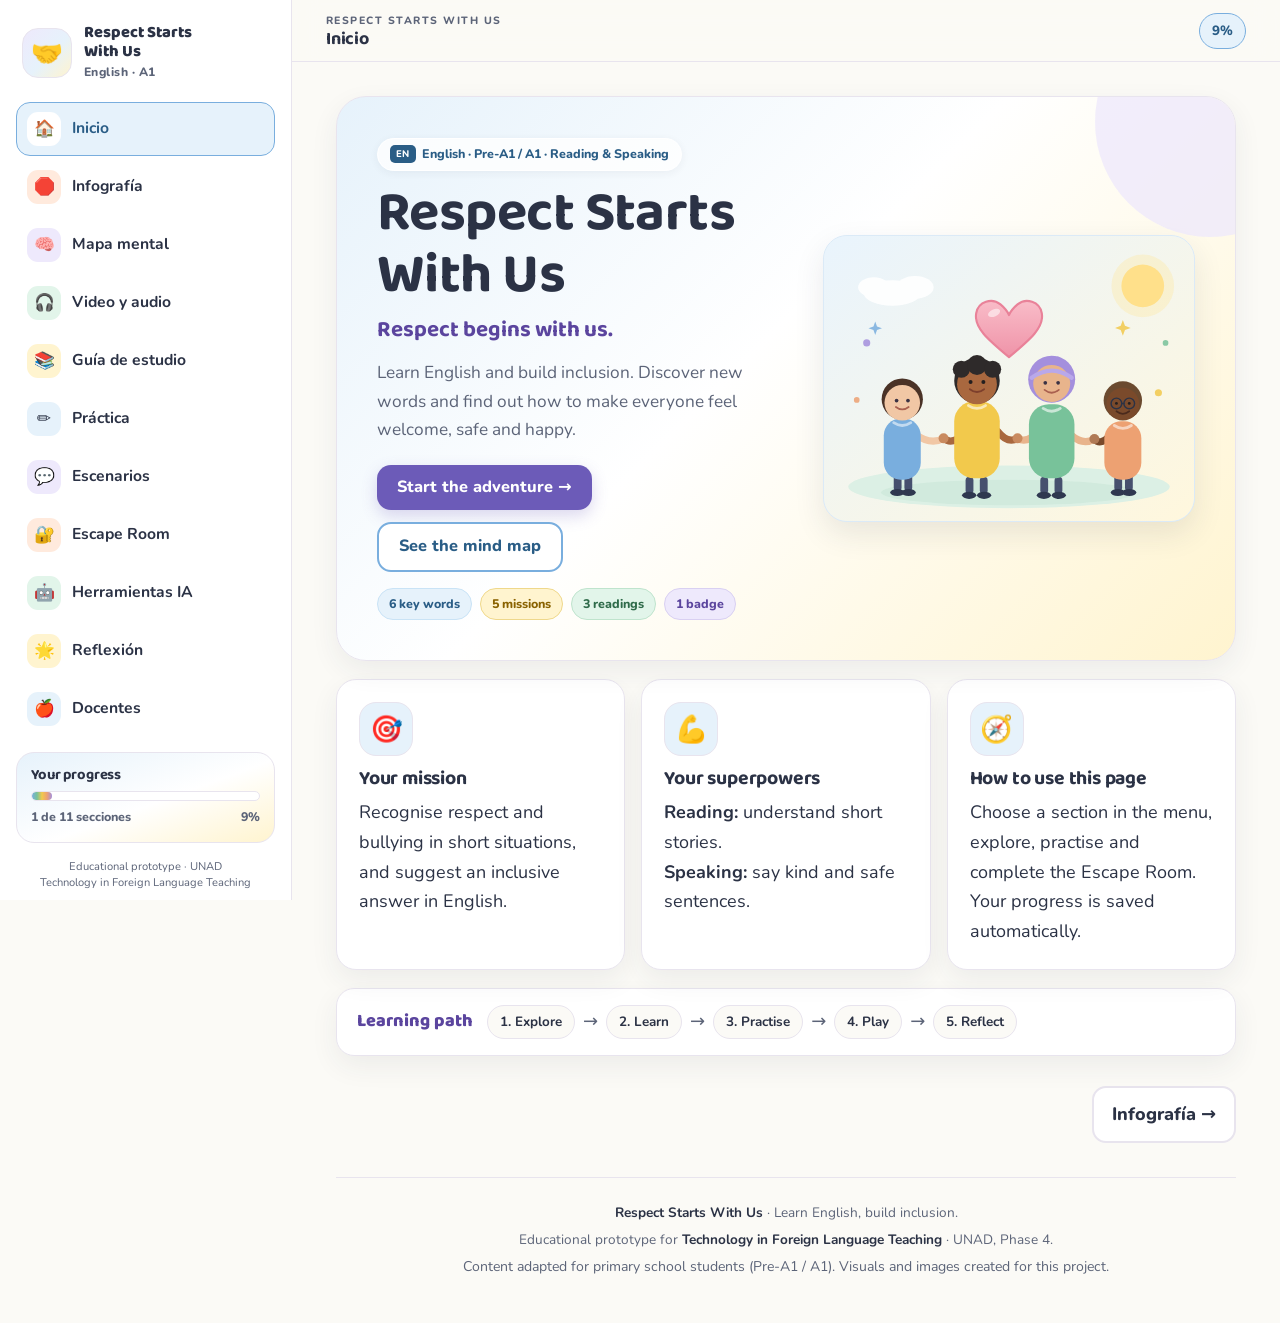
==== commit f25fb643: "Update index.html" ====
--- a/index.html
+++ b/index.html
@@ -451,7 +451,7 @@
         <p class="small">Open the original materials in a new window. Click here to view each design.</p>
 
         <div class="canva-actions">
-          <a class="canva-action escape" href="https://canva.link/bf8kxe1tha2n18z" target="_blank" rel="noopener">
+          <a class="canva-action escape" href="https://canva.link/3mvj96y41ey4zm0" target="_blank" rel="noopener">
             <span class="canva-ico" aria-hidden="true">🔐</span>
             <span class="canva-copy">
               <span class="canva-title">Unlocking Respect</span>
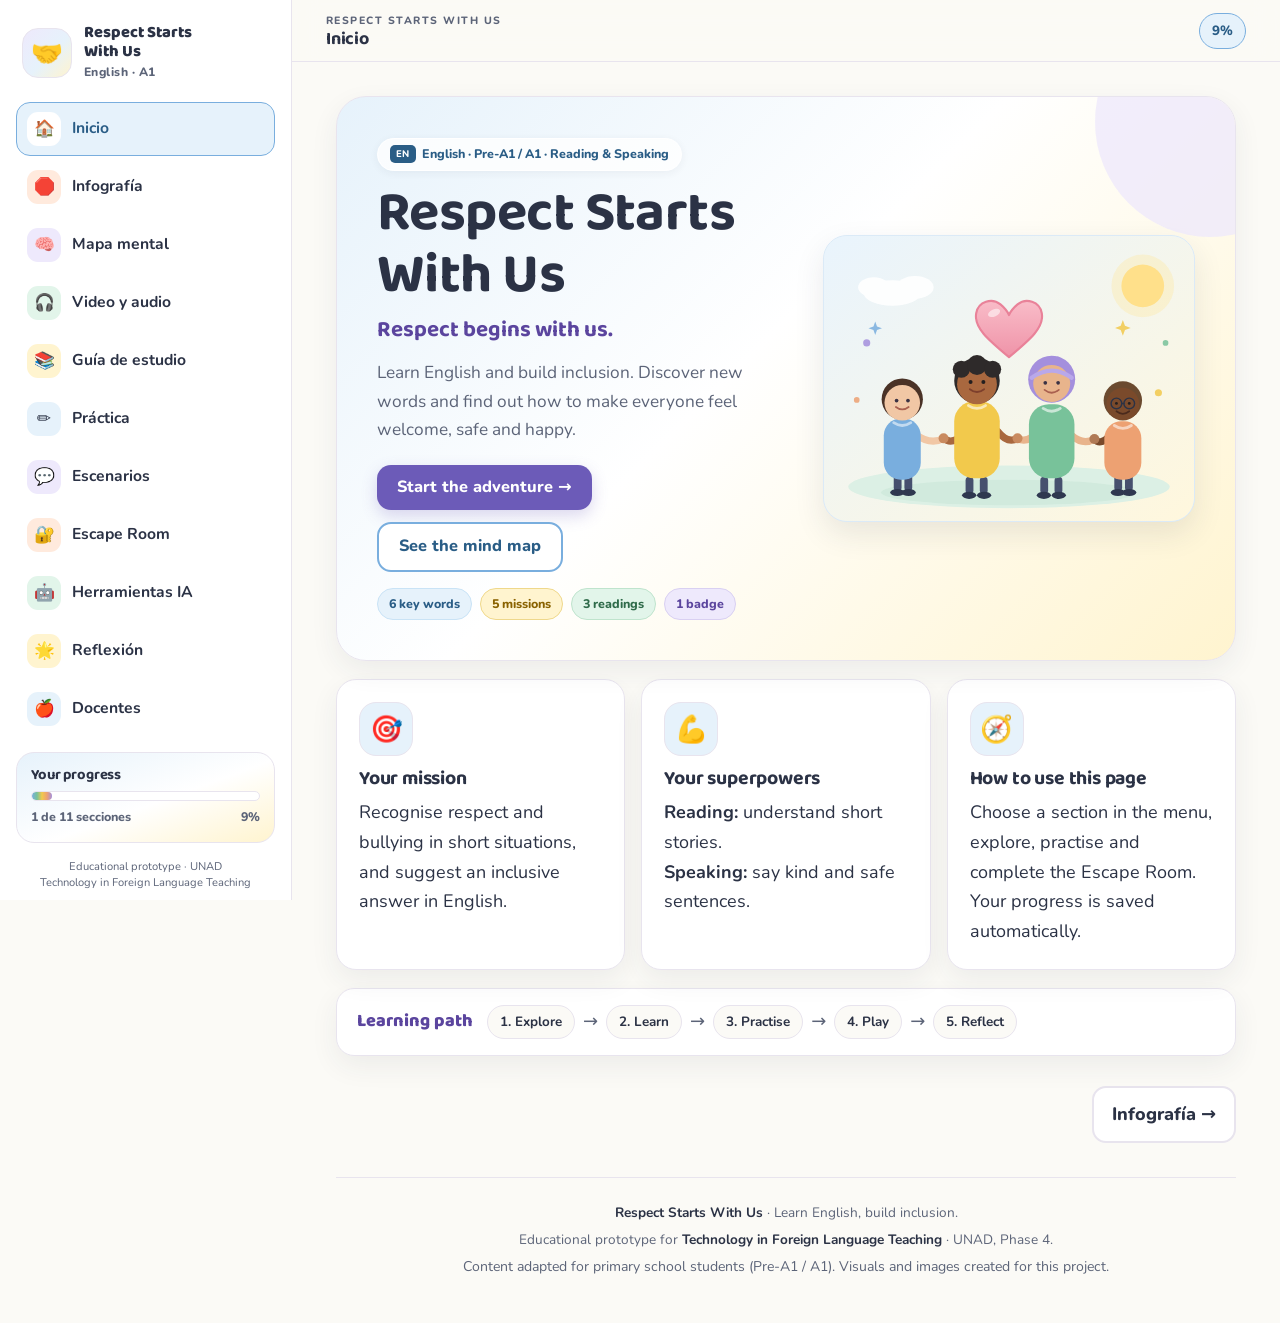
==== commit ca17ec3f: "Add files via upload" ====
--- a/index.html
+++ b/index.html
@@ -9,7 +9,7 @@
 <link rel="preconnect" href="https://fonts.googleapis.com">
 <link rel="preconnect" href="https://fonts.gstatic.com" crossorigin>
 <link href="https://fonts.googleapis.com/css2?family=Baloo+2:wght@500;600;700;800&family=Nunito:wght@400;600;700;800&display=swap" rel="stylesheet">
-<link rel="stylesheet" href="css/styles.css">
+<link rel="stylesheet" href="css/styles.css?v=2026-11-21">
 </head>
 <body>
 <a class="skip-link" href="#content">Skip to content</a>
@@ -617,6 +617,6 @@
   </div>
 </div>
 
-<script src="js/app.js"></script>
+<script src="js/app.js?v=2026-11-21"></script>
 </body>
 </html>
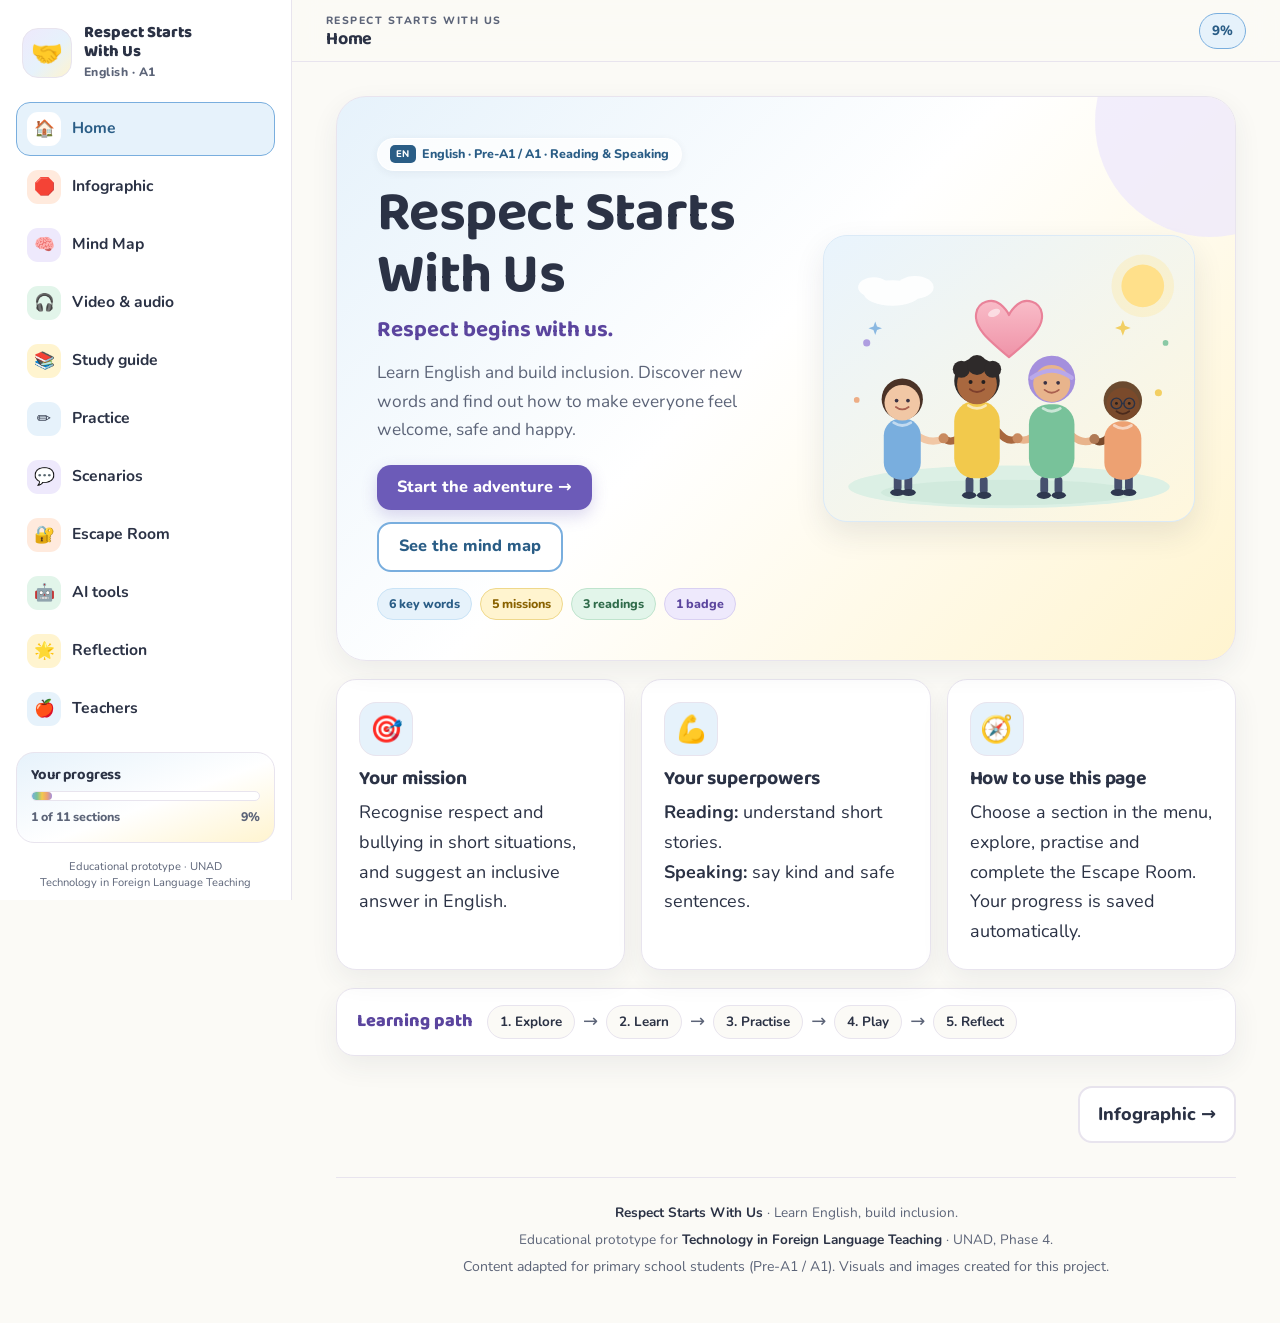
==== commit d3e32f50: "Add files via upload" ====
--- a/index.html
+++ b/index.html
@@ -9,7 +9,720 @@
 <link rel="preconnect" href="https://fonts.googleapis.com">
 <link rel="preconnect" href="https://fonts.gstatic.com" crossorigin>
 <link href="https://fonts.googleapis.com/css2?family=Baloo+2:wght@500;600;700;800&family=Nunito:wght@400;600;700;800&display=swap" rel="stylesheet">
-<link rel="stylesheet" href="css/styles.css?v=2026-11-21">
+<style>
+/* ===== Inlined from css/styles.css ===== */
+/* =========================================================
+   RESPECT STARTS WITH US · Design system
+   Pastel palette: blue, yellow, green, lilac and orange - Updated 2026-11-21
+   ========================================================= */
+
+:root{
+  --ink:#2b3245;
+  --muted:#5c6478;
+  --paper:#fbfaf6;
+  --card:#ffffff;
+  --line:#e8e4ee;
+
+  --blue:#79aede;      --blue-soft:#e6f2fb;   --blue-ink:#2a5d86;
+  --yellow:#f2c94c;    --yellow-soft:#fff4cf; --yellow-ink:#8a6200;
+  --green:#78c29a;     --green-soft:#e2f5ea;  --green-ink:#2f6b4a;
+  --lilac:#a48fdd;     --lilac-soft:#eee9fc;  --lilac-ink:#5b459e;
+  --orange:#eda172;    --orange-soft:#ffeadd; --orange-ink:#9a5222;
+
+  --btn:#6c5bb8;
+  --btn-hover:#5a49a5;
+  --shadow:0 10px 28px rgba(43,50,69,.07);
+  --shadow-lg:0 18px 44px rgba(43,50,69,.12);
+  --radius:20px;
+  --font-head:"Baloo 2","Trebuchet MS",system-ui,sans-serif;
+  --font-body:"Nunito","Segoe UI",system-ui,sans-serif;
+
+  --accent:var(--blue);
+  --accent-soft:var(--blue-soft);
+  --accent-ink:var(--blue-ink);
+}
+
+*,*::before,*::after{box-sizing:border-box}
+html{scroll-behavior:smooth}
+body{
+  margin:0;
+  font-family:var(--font-body);
+  font-size:18px;
+  line-height:1.65;
+  color:var(--ink);
+  background:var(--paper);
+  -webkit-font-smoothing:antialiased;
+}
+[hidden]{display:none !important}
+img{max-width:100%;display:block}
+button{font:inherit;color:inherit}
+a{color:var(--lilac-ink)}
+p{margin:0 0 1em}
+h1,h2,h3,h4{
+  font-family:var(--font-head);
+  line-height:1.12;
+  letter-spacing:-.01em;
+  color:var(--ink);
+  margin:0 0 .5em;
+}
+:focus-visible{outline:3px solid var(--lilac);outline-offset:3px}
+.panel h1:focus,.panel h2:focus{outline:none}
+
+.skip-link{
+  position:absolute;left:-9999px;top:12px;z-index:200;
+  background:#fff;color:var(--ink);padding:10px 16px;border-radius:12px;
+  font-weight:800;text-decoration:none;box-shadow:var(--shadow);
+}
+.skip-link:focus{left:12px}
+
+/* ---------------- Layout ---------------- */
+.app{display:grid;grid-template-columns:292px minmax(0,1fr);min-height:100vh}
+.main{min-width:0;display:flex;flex-direction:column}
+
+/* ---------------- Sidebar ---------------- */
+.sidebar{
+  position:sticky;top:0;height:100vh;overflow-y:auto;
+  background:#fff;border-right:1px solid var(--line);
+  padding:20px 16px 18px;display:flex;flex-direction:column;gap:16px;
+  scrollbar-width:thin;
+}
+.brand{display:flex;align-items:center;gap:12px;padding:4px 6px}
+.brand-logo{
+  width:50px;height:50px;flex:0 0 auto;border-radius:16px;
+  display:grid;place-items:center;font-size:1.6rem;
+  background:linear-gradient(135deg,var(--lilac-soft),var(--blue-soft) 55%,var(--yellow-soft));
+  border:1px solid var(--line);
+}
+.brand-title{font-family:var(--font-head);font-weight:800;font-size:1.02rem;line-height:1.15}
+.brand-sub{font-size:.76rem;color:var(--muted);font-weight:800;letter-spacing:.04em}
+
+.nav{display:flex;flex-direction:column;gap:4px}
+.nav-item{
+  display:flex;align-items:center;gap:11px;width:100%;
+  border:1px solid transparent;background:transparent;
+  padding:9px 10px;border-radius:14px;
+  font-weight:700;font-size:.98rem;color:var(--ink);
+  cursor:pointer;text-align:left;
+  transition:background .18s,border-color .18s,transform .18s;
+}
+.nav-item:hover{background:#f7f5fb;transform:translateX(2px)}
+.nav-item.is-current{background:var(--accent-soft);border-color:var(--accent);color:var(--accent-ink)}
+.nav-ico{
+  width:34px;height:34px;flex:0 0 auto;border-radius:11px;
+  display:grid;place-items:center;font-size:1.05rem;
+  background:var(--chip,var(--paper));
+}
+.nav-item.is-current .nav-ico{background:#fff}
+.nav-label{line-height:1.2}
+
+.progress-card{
+  margin-top:auto;padding:14px;border-radius:18px;border:1px solid var(--line);
+  background:linear-gradient(160deg,var(--blue-soft),#fff 55%,var(--yellow-soft));
+}
+.progress-card h3{font-size:.92rem;margin-bottom:8px}
+.bar{height:10px;border-radius:999px;background:#fff;border:1px solid var(--line);overflow:hidden}
+.bar span{
+  display:block;height:100%;width:0;border-radius:999px;
+  background:linear-gradient(90deg,var(--blue),var(--green),var(--yellow),var(--orange),var(--lilac));
+  transition:width .45s ease;
+}
+.progress-meta{display:flex;justify-content:space-between;gap:8px;margin-top:6px;font-size:.78rem;font-weight:800;color:var(--muted)}
+.sidebar-foot{margin:0;font-size:.7rem;line-height:1.45;text-align:center;color:var(--muted)}
+
+/* ---------------- Scrim (mobile) ---------------- */
+.scrim{
+  display:none;position:fixed;inset:0;z-index:50;
+  background:rgba(43,50,69,.42);backdrop-filter:blur(2px);
+}
+.scrim.is-on{display:block}
+
+/* ---------------- Topbar ---------------- */
+.topbar{
+  position:sticky;top:0;z-index:30;
+  display:flex;align-items:center;gap:14px;
+  padding:12px clamp(16px,3.5vw,34px);
+  background:rgba(251,250,246,.9);
+  backdrop-filter:blur(12px);
+  border-bottom:1px solid var(--line);
+}
+.menu-btn{
+  display:none;align-items:center;gap:8px;
+  border:1px solid var(--line);background:#fff;border-radius:12px;
+  padding:10px 12px;font-weight:800;cursor:pointer;
+}
+.menu-btn:hover{background:var(--accent-soft)}
+.topbar-title-wrap{flex:1;min-width:0}
+.topbar-kicker{
+  display:block;font-size:.66rem;letter-spacing:.14em;text-transform:uppercase;
+  font-weight:800;color:var(--muted);
+}
+.topbar-title{
+  font-size:1.12rem;margin:0;white-space:nowrap;overflow:hidden;text-overflow:ellipsis;
+}
+.topbar-progress{
+  font-weight:800;font-size:.84rem;white-space:nowrap;
+  background:var(--accent-soft);color:var(--accent-ink);
+  border:1px solid var(--accent);border-radius:999px;padding:6px 12px;
+}
+
+/* ---------------- Content ---------------- */
+.content{
+  width:100%;max-width:1060px;margin:0 auto;flex:1;
+  padding:clamp(20px,3vw,34px) clamp(16px,4vw,44px) 40px;
+}
+.panel{display:none}
+.panel.is-active{display:block;animation:fadeUp .38s ease both}
+@keyframes fadeUp{from{opacity:0;transform:translateY(10px)}to{opacity:1;transform:none}}
+
+.panel-head{margin:4px 0 22px}
+.eyebrow{
+  display:inline-block;margin-bottom:10px;padding:5px 12px;border-radius:999px;
+  background:var(--accent-soft);color:var(--accent-ink);
+  font-size:.72rem;font-weight:800;letter-spacing:.12em;text-transform:uppercase;
+}
+.panel-head h1{font-size:clamp(2rem,4.6vw,3rem);margin:0 0 8px}
+.panel-head h2{font-size:clamp(1.7rem,3.4vw,2.35rem);margin:0 0 8px;color:var(--accent-ink)}
+.lead{font-size:1.15rem;color:var(--muted);max-width:70ch;margin:0}
+
+/* ---------------- Hero ---------------- */
+.hero{
+  position:relative;overflow:hidden;
+  display:grid;grid-template-columns:1.05fr .95fr;
+  gap:clamp(20px,3vw,34px);align-items:center;
+  padding:clamp(22px,3.4vw,40px);
+  border:1px solid var(--line);border-radius:30px;
+  background:linear-gradient(135deg,var(--blue-soft),#fff 46%,var(--yellow-soft));
+  box-shadow:var(--shadow);
+}
+.hero::after{
+  content:"";position:absolute;right:-90px;top:-90px;width:230px;height:230px;
+  border-radius:50%;background:var(--lilac-soft);opacity:.75;pointer-events:none;
+}
+.hero-copy{position:relative;z-index:1}
+.tag{
+  display:inline-flex;align-items:center;gap:6px;padding:5px 12px;border-radius:999px;
+  background:#ffffffc9;border:1px solid #fff;
+  font-size:.78rem;font-weight:800;color:var(--blue-ink);
+  box-shadow:0 2px 8px rgba(43,50,69,.06);
+}
+.tag-en{
+  display:inline-grid;place-items:center;width:26px;height:18px;
+  border-radius:5px;background:var(--blue-ink);color:#fff;
+  font-size:.6rem;font-weight:800;letter-spacing:.06em;
+}
+.hero h1{font-size:clamp(2.1rem,5vw,3.5rem);margin:12px 0 4px}
+.hero-sub{
+  font-family:var(--font-head);font-weight:700;font-size:clamp(1.05rem,2.2vw,1.4rem);
+  color:var(--lilac-ink);margin:0 0 10px;
+}
+.hero .lead{font-size:1.08rem}
+.hero-actions{display:flex;flex-wrap:wrap;gap:12px;margin:20px 0 16px}
+.hero-chips{display:flex;flex-wrap:wrap;gap:8px}
+.hero-art{
+  position:relative;border-radius:24px;overflow:hidden;
+  border:1px solid #dbeaf7;background:var(--blue-soft);
+  box-shadow:0 12px 30px rgba(43,50,69,.1);
+}
+.hero-art img{width:100%;height:100%;max-height:430px;object-fit:cover}
+.art-fallback{display:none;place-items:center;min-height:260px;font-size:3.6rem}
+.hero-art.is-fallback .art-fallback{display:grid}
+
+/* ---------------- Buttons ---------------- */
+.btn{
+  display:inline-flex;align-items:center;justify-content:center;gap:8px;
+  padding:13px 20px;border:0;border-radius:14px;
+  background:var(--btn);color:#fff;
+  font-weight:800;font-size:1.02rem;line-height:1.2;
+  text-decoration:none;cursor:pointer;
+  box-shadow:0 6px 16px rgba(108,91,184,.24);
+  transition:transform .18s,background .18s,box-shadow .18s;
+}
+.btn:hover{background:var(--btn-hover);transform:translateY(-2px);box-shadow:0 10px 22px rgba(108,91,184,.28)}
+.btn:active{transform:translateY(0)}
+.btn.ghost{
+  background:#fff;color:var(--accent-ink);
+  border:2px solid var(--accent);box-shadow:none;
+}
+.btn.ghost:hover{background:var(--accent-soft)}
+.btn.small-btn{padding:8px 14px;font-size:.9rem;border-radius:11px}
+
+/* ---------------- Utilities ---------------- */
+.mt-2{margin-top:12px}
+.mt-3{margin-top:18px}
+.mt-4{margin-top:26px}
+.small{font-size:.88rem;color:var(--muted)}
+.es{font-size:.92rem;color:var(--muted);font-style:italic}
+.pill{
+  display:inline-flex;align-items:center;gap:6px;
+  padding:4px 12px;border-radius:999px;
+  background:var(--accent-soft);color:var(--accent-ink);
+  border:1px solid var(--accent);
+  font-size:.78rem;font-weight:800;letter-spacing:.02em;
+}
+.chip{
+  display:inline-block;padding:5px 11px;border-radius:999px;
+  font-size:.78rem;font-weight:800;border:1px solid;
+}
+.chip.blue{background:var(--blue-soft);color:var(--blue-ink);border-color:#c9e3f6}
+.chip.yellow{background:var(--yellow-soft);color:var(--yellow-ink);border-color:#efd88b}
+.chip.green{background:var(--green-soft);color:var(--green-ink);border-color:#bfe4cd}
+.chip.lilac{background:var(--lilac-soft);color:var(--lilac-ink);border-color:#d9d0f2}
+.chip.orange{background:var(--orange-soft);color:var(--orange-ink);border-color:#f4cfb8}
+
+/* ---------------- Cards and grids ---------------- */
+.grid{display:grid;gap:16px}
+.grid-2{grid-template-columns:repeat(auto-fit,minmax(280px,1fr))}
+.grid-3{grid-template-columns:repeat(auto-fit,minmax(230px,1fr))}
+.grid-4{grid-template-columns:repeat(auto-fit,minmax(190px,1fr))}
+.card{
+  background:var(--card);border:1px solid var(--line);
+  border-radius:var(--radius);padding:22px;box-shadow:var(--shadow);
+}
+.card h3{font-size:1.22rem;margin-bottom:8px}
+.card p:last-child{margin-bottom:0}
+.icon-bubble{
+  width:54px;height:54px;border-radius:17px;margin-bottom:12px;
+  display:grid;place-items:center;font-size:1.65rem;
+  background:var(--accent-soft);border:1px solid var(--line);
+}
+
+/* ---------------- Learning path ---------------- */
+.route{
+  display:flex;flex-wrap:wrap;align-items:center;gap:14px;
+  padding:16px 20px;border:1px solid var(--line);border-radius:18px;
+  background:#fff;box-shadow:var(--shadow);
+}
+.route-title{font-family:var(--font-head);font-weight:800;color:var(--lilac-ink)}
+.route-steps{display:flex;flex-wrap:wrap;align-items:center;gap:8px}
+.route-step{
+  padding:5px 12px;border:1px solid var(--line);border-radius:999px;
+  background:var(--paper);font-size:.84rem;font-weight:700;
+}
+.route-arrow{color:var(--muted)}
+
+/* ---------------- Infographic ---------------- */
+.type-card{position:relative;overflow:hidden;padding-top:26px}
+.type-card::before{content:"";position:absolute;inset:0 0 auto 0;height:6px;background:var(--tc,var(--accent))}
+.type-card .icon-bubble{background:#fff}
+.type-card.orange{--tc:var(--orange);background:var(--orange-soft);border-color:#f4cfb8}
+.type-card.yellow{--tc:var(--yellow);background:var(--yellow-soft);border-color:#efd88b}
+.type-card.lilac{--tc:var(--lilac);background:var(--lilac-soft);border-color:#d9d0f2}
+.type-card.blue{--tc:var(--blue);background:var(--blue-soft);border-color:#c9e3f6}
+
+/* ---------------- Content images ---------------- */
+.media-figure{
+  margin:0 0 4px;overflow:hidden;
+  border:1px solid var(--line);border-radius:26px;
+  background:#fff;box-shadow:var(--shadow-lg);
+}
+.media-figure img{
+  width:100%;height:auto;aspect-ratio:3/2;object-fit:cover;
+  background:var(--accent-soft);
+}
+.media-figure figcaption{
+  padding:14px 20px;
+  border-top:1px solid var(--line);
+  background:linear-gradient(135deg,#fff,var(--accent-soft));
+  color:var(--muted);font-size:.95rem;
+}
+.media-figure figcaption b{color:var(--accent-ink);font-family:var(--font-head);font-size:1.02rem}
+.media-figure.lilac{border-color:#d9d0f2}
+
+.tips-card{background:linear-gradient(135deg,#fff,var(--green-soft))}
+.tips-card .grid-4{grid-template-columns:repeat(auto-fit,minmax(160px,1fr))}
+.tip{
+  display:flex;align-items:flex-start;gap:10px;
+  padding:12px;border:1px solid var(--line);border-radius:14px;
+  background:#fff;font-size:.93rem;font-weight:700;
+}
+.tip span:first-child{font-size:1.25rem;line-height:1.2}
+.tip em{color:var(--muted);font-weight:600}
+
+.key-message{
+  display:flex;align-items:center;gap:14px;
+  padding:18px 20px;border:1px solid #f0d98a;border-radius:18px;
+  background:var(--yellow-soft);
+}
+.key-message .emoji{font-size:2rem;line-height:1;flex:0 0 auto}
+.key-message b{display:block;font-size:1.05rem;line-height:1.35}
+.key-message span:not(.emoji){display:block;font-size:.93rem;color:var(--yellow-ink);margin-top:2px}
+
+/* ---------------- Mind map ---------------- */
+.map-wrap{
+  display:flex;flex-direction:column;align-items:center;gap:20px;
+  padding:26px 16px;border:1px solid var(--line);border-radius:26px;
+  background:radial-gradient(circle at 50% 25%,var(--lilac-soft),#fff 72%);
+}
+.map-center{
+  width:190px;height:190px;border-radius:50%;padding:18px;
+  display:grid;place-items:center;text-align:center;
+  background:linear-gradient(135deg,#7a63c0,#9a85d6);
+  color:#fff;font-family:var(--font-head);font-weight:800;
+  font-size:1.22rem;line-height:1.2;
+  box-shadow:0 14px 30px rgba(164,143,221,.35);
+}
+.map-branches{display:flex;flex-wrap:wrap;justify-content:center;gap:10px;max-width:740px}
+.map-node{
+  padding:10px 16px;border-radius:999px;
+  border:2px solid #d9d0f2;background:#fff;color:var(--lilac-ink);
+  font-weight:800;font-size:.96rem;cursor:pointer;
+  transition:background .18s,transform .18s,border-color .18s;
+}
+.map-node:hover{background:var(--lilac-soft);transform:translateY(-2px)}
+.map-node.is-active{background:var(--lilac-ink);border-color:var(--lilac-ink);color:#fff}
+.map-detail{
+  display:flex;align-items:flex-start;gap:16px;
+  margin-top:16px;border-left:6px solid var(--lilac);
+}
+.map-detail .map-icon{font-size:2.2rem;line-height:1;flex:0 0 auto}
+.map-detail h3{color:var(--lilac-ink);margin-bottom:6px}
+.map-detail p{margin:0 0 4px}
+.map-detail .example{
+  margin-top:10px;padding:10px 14px;border-radius:12px;
+  background:var(--lilac-soft);font-weight:700;
+}
+
+/* ---------------- Video and audio ---------------- */
+.audio-actions{display:flex;flex-wrap:wrap;gap:10px;margin:14px 0}
+.script{
+  padding:14px 16px;border-radius:14px;
+  background:var(--paper);border:1px dashed var(--line);
+  font-style:italic;font-size:.96rem;
+}
+.video-frame{
+  position:relative;aspect-ratio:16/9;overflow:hidden;
+  border-radius:16px;background:#10131c;
+}
+.video-frame iframe{position:absolute;inset:0;width:100%;height:100%;border:0}
+
+.action-card{
+  padding:20px 14px;border-radius:20px;border:1px solid;text-align:center;
+}
+.action-card .big{display:block;font-size:2rem;line-height:1;margin-bottom:8px}
+.action-card h3{font-size:1.1rem;margin-bottom:4px}
+.action-card p{font-size:.88rem;margin:0;color:var(--muted)}
+.action-card.stop{background:var(--orange-soft);border-color:#f4cfb8}
+.action-card.help{background:var(--blue-soft);border-color:#c9e3f6}
+.action-card.report{background:var(--yellow-soft);border-color:#efd88b}
+.action-card.include{background:var(--green-soft);border-color:#bfe4cd}
+
+/* ---------------- Study guide ---------------- */
+.flash-grid{
+  display:grid;grid-template-columns:repeat(auto-fit,minmax(170px,1fr));
+  gap:14px;margin:14px 0 26px;
+}
+.flashcard{
+  height:150px;padding:0;border:0;background:none;
+  perspective:1000px;cursor:pointer;font:inherit;text-align:center;
+}
+.fc-inner{
+  position:relative;display:block;width:100%;height:100%;
+  transform-style:preserve-3d;transition:transform .55s;
+}
+.flashcard.is-flipped .fc-inner{transform:rotateY(180deg)}
+.flashcard:focus-visible{outline:none}
+.flashcard:focus-visible .fc-inner{outline:3px solid var(--lilac);outline-offset:3px;border-radius:18px}
+.fc-face{
+  position:absolute;inset:0;display:flex;flex-direction:column;
+  align-items:center;justify-content:center;gap:6px;padding:14px;
+  border-radius:18px;border:2px solid;backface-visibility:hidden;
+}
+.fc-front{
+  background:var(--yellow-soft);border-color:#efd88b;
+  color:var(--yellow-ink);font-family:var(--font-head);
+  font-weight:800;font-size:1.35rem;
+}
+.fc-front small,.fc-back small{
+  font-family:var(--font-body);font-weight:800;font-size:.68rem;
+  letter-spacing:.07em;text-transform:uppercase;opacity:.62;
+}
+.fc-back{
+  background:var(--blue-soft);border-color:#c9e3f6;
+  color:var(--blue-ink);font-weight:800;font-size:1rem;
+  transform:rotateY(180deg);
+}
+.fc-back small{text-transform:none;letter-spacing:0;font-weight:600;font-size:.8rem;opacity:.8}
+
+.glossary{display:grid;grid-template-columns:repeat(auto-fit,minmax(180px,1fr));gap:10px}
+.gloss{
+  padding:10px 12px;border:1px solid var(--line);border-radius:12px;
+  background:var(--paper);font-size:.9rem;
+}
+.gloss b{display:block;color:var(--blue-ink);font-size:1rem}
+
+.reading{background:linear-gradient(135deg,#fff,var(--yellow-soft) 170%)}
+.reading-head{display:flex;align-items:center;justify-content:space-between;gap:12px;flex-wrap:wrap}
+.reading-head h3{margin:0 0 10px}
+.story{
+  margin:12px 0;padding:16px 18px;
+  background:#fff;border-left:6px solid var(--yellow);border-radius:0 14px 14px 0;
+  font-size:1.16rem;font-weight:600;
+}
+.answers{
+  margin-top:14px;padding:14px 18px;
+  background:#fff;border:1px dashed var(--line);border-radius:14px;
+  animation:fadeUp .3s ease both;
+}
+.answers ol{margin:0;padding-left:20px}
+.answers li{margin-bottom:6px}
+
+.frames{display:flex;flex-wrap:wrap;gap:10px;margin:10px 0}
+.frame{
+  padding:10px 16px;border-radius:999px;
+  border:2px dashed var(--lilac);background:var(--lilac-soft);
+  color:var(--lilac-ink);font-weight:800;font-size:.95rem;cursor:pointer;
+  transition:background .18s,transform .18s;
+}
+.frame:hover{background:#e4dbfa;transform:translateY(-2px)}
+.frame-line{
+  display:inline-block;padding:8px 16px;border-radius:999px;
+  background:var(--yellow-soft);border:1px solid #efd88b;
+  font-weight:800;color:var(--yellow-ink);
+}
+
+/* ---------------- Practice ---------------- */
+.quiz-top{
+  display:flex;align-items:center;justify-content:space-between;
+  gap:10px;flex-wrap:wrap;margin-bottom:14px;
+}
+.score-chip{
+  padding:6px 14px;border-radius:999px;
+  background:var(--green-soft);border:1px solid var(--green);
+  color:var(--green-ink);font-weight:800;font-size:.9rem;
+}
+.quiz-list{display:grid;gap:14px}
+.q-head{display:flex;align-items:flex-start;gap:12px;margin-bottom:12px}
+.q-num{
+  width:36px;height:36px;flex:0 0 auto;border-radius:12px;
+  display:grid;place-items:center;
+  background:var(--accent-soft);color:var(--accent-ink);font-weight:800;
+}
+.question h3{font-size:1.12rem;margin:4px 0 0}
+.options{display:grid;gap:9px}
+.option{
+  display:flex;align-items:center;gap:12px;width:100%;
+  padding:12px 14px;border:2px solid var(--line);border-radius:13px;
+  background:#fff;font-size:1rem;font-weight:600;text-align:left;cursor:pointer;
+  transition:border-color .18s,background .18s,transform .18s;
+}
+.option:hover:not(:disabled){border-color:var(--accent);background:var(--accent-soft);transform:translateX(2px)}
+.option .key{
+  width:30px;height:30px;flex:0 0 auto;border-radius:9px;
+  display:grid;place-items:center;
+  background:var(--paper);color:var(--muted);font-weight:800;font-size:.85rem;
+}
+.option.correct{border-color:var(--green);background:var(--green-soft)}
+.option.correct .key{background:var(--green-ink);color:#fff}
+.option.wrong{border-color:var(--orange);background:var(--orange-soft)}
+.option.wrong .key{background:var(--orange-ink);color:#fff}
+.option:disabled{cursor:default;opacity:1}
+.feedback{min-height:1.5em;margin:10px 0 0;font-weight:700;font-size:.95rem}
+.feedback.ok{color:var(--green-ink)}
+.feedback.no{color:var(--orange-ink)}
+.done-msg{
+  margin-top:14px;padding:12px 16px;border-radius:14px;
+  background:var(--green-soft);border:1px solid var(--green);
+  color:var(--green-ink);font-weight:800;
+}
+.done-msg:empty{display:none}
+.speak-card{background:linear-gradient(135deg,#fff,var(--blue-soft) 180%)}
+.field{display:block;margin:10px 0 6px;font-weight:800;font-size:.9rem}
+textarea,input[type="text"]{
+  width:100%;padding:12px 14px;
+  border:2px solid var(--line);border-radius:12px;
+  background:#fff;color:var(--ink);font:inherit;font-size:1rem;
+}
+textarea{resize:vertical;min-height:90px}
+textarea:focus,input[type="text"]:focus{
+  outline:none;border-color:var(--accent);box-shadow:0 0 0 4px var(--accent-soft);
+}
+.row-actions{display:flex;flex-wrap:wrap;gap:10px;margin-top:12px}
+
+/* ---------------- Scenarios ---------------- */
+.scenario{display:flex;flex-direction:column}
+.scenario .emoji{font-size:2.2rem;line-height:1;margin-bottom:6px}
+.scenario .btn{align-self:flex-start;margin-top:auto}
+.reveal{
+  margin-top:12px;padding:12px 16px;border-radius:14px;
+  background:var(--green-soft);border:1px solid var(--green);
+  animation:fadeUp .3s ease both;
+}
+.reveal p{margin:0 0 4px;font-weight:800;color:var(--green-ink)}
+.reveal span{font-size:.88rem;color:var(--muted)}
+
+/* ---------------- Escape Room ---------------- */
+.mission-meta{
+  display:flex;align-items:center;justify-content:space-between;
+  gap:12px;flex-wrap:wrap;margin-bottom:14px;
+}
+.dots{display:flex;gap:8px}
+.dot{
+  width:32px;height:32px;border-radius:50%;
+  display:grid;place-items:center;
+  background:#fff;border:2px solid var(--line);
+  color:var(--muted);font-weight:800;font-size:.8rem;
+  transition:transform .2s,background .2s,border-color .2s;
+}
+.dot.done{background:var(--green-soft);border-color:var(--green);color:var(--green-ink)}
+.dot.now{border-color:var(--accent);background:var(--accent-soft);color:var(--accent-ink);transform:scale(1.1)}
+.game-card{min-height:280px;background:linear-gradient(160deg,#fff,var(--orange-soft) 190%)}
+.game-card h3{font-size:1.42rem}
+.mission-q{font-size:1.12rem;font-weight:700}
+.mission-actions{margin-top:16px}
+.finish{text-align:center;padding:14px}
+.finish .badge{display:inline-block;font-size:4rem;line-height:1;animation:pulse 2s infinite}
+.finish h3{font-size:1.6rem;color:var(--green-ink)}
+@keyframes pulse{0%,100%{transform:scale(1)}50%{transform:scale(1.08)}}
+/* ---------------- Canva action buttons ---------------- */
+.canva-actions{
+  display:grid;grid-template-columns:repeat(auto-fit,minmax(300px,1fr));
+  gap:18px;margin-top:14px;
+}
+.canva-action{
+  position:relative;overflow:hidden;
+  display:flex;align-items:center;gap:18px;
+  min-height:170px;padding:24px;
+  border-radius:24px;border:2px solid;
+  text-decoration:none;color:var(--ink);
+  box-shadow:0 12px 26px rgba(43,50,69,.1);
+  transition:transform .18s,box-shadow .18s;
+}
+.canva-action::after{
+  content:"";position:absolute;right:-40px;bottom:-50px;
+  width:170px;height:170px;border-radius:50%;background:rgba(255,255,255,.45);
+  pointer-events:none;
+}
+.canva-action:hover{transform:translateY(-4px);box-shadow:0 18px 36px rgba(43,50,69,.16)}
+.canva-action.escape{
+  background:linear-gradient(135deg,var(--orange-soft),#fff 55%,var(--yellow-soft));
+  border-color:#f4cfb8;
+}
+.canva-action.tree{
+  background:linear-gradient(135deg,var(--green-soft),#fff 55%,var(--blue-soft));
+  border-color:#bfe4cd;
+}
+.canva-ico{
+  flex:0 0 auto;width:76px;height:76px;border-radius:22px;
+  display:grid;place-items:center;font-size:2.4rem;
+  background:#fff;border:1px solid var(--line);
+  box-shadow:0 6px 14px rgba(43,50,69,.08);
+}
+.canva-copy{position:relative;z-index:1;display:flex;flex-direction:column;gap:2px}
+.canva-title{font-family:var(--font-head);font-weight:800;font-size:1.5rem;line-height:1.15}
+.canva-sub{font-size:.92rem;font-weight:700;color:var(--muted)}
+.canva-cta{
+  margin-top:10px;align-self:flex-start;
+  display:inline-flex;align-items:center;gap:6px;
+  padding:9px 16px;border-radius:999px;
+  background:var(--btn);color:#fff;
+  font-weight:800;font-size:.92rem;
+  box-shadow:0 6px 14px rgba(108,91,184,.22);
+  transition:background .18s;
+}
+.canva-action:hover .canva-cta{background:var(--btn-hover)}
+
+/* ---------------- AI tools ---------------- */
+.tool-card{display:flex;flex-direction:column;border-top:6px solid var(--green)}
+.tool-card.copilot{border-top-color:var(--blue)}
+.prompt{
+  padding:12px 14px;border:1px dashed var(--line);border-radius:12px;
+  background:var(--paper);font-size:.9rem;font-style:italic;
+}
+.tool-card .btn{margin-top:auto;align-self:flex-start}
+
+/* ---------------- Reflection ---------------- */
+.saved-note{
+  margin-top:12px;padding:12px 16px;border-radius:14px;
+  background:var(--yellow-soft);border:1px solid #f0d98a;
+  color:var(--yellow-ink);font-weight:700;
+}
+.ticket-result{
+  margin-top:12px;padding:14px 16px;border-radius:14px;
+  background:var(--green-soft);border:1px solid var(--green);
+  animation:fadeUp .3s ease both;
+}
+.ticket-result h4{margin:0 0 8px;color:var(--green-ink);font-size:1.1rem}
+.ticket-result p{margin:0 0 4px}
+.ticket-warn{background:var(--orange-soft);border-color:var(--orange);color:var(--orange-ink);font-weight:700}
+.inclusion-banner{
+  display:grid;grid-template-columns:220px 1fr;gap:20px;align-items:center;
+  background:linear-gradient(135deg,var(--blue-soft),#fff 60%,var(--lilac-soft));
+}
+.inclusion-banner img{width:100%;border-radius:18px;border:1px solid var(--line)}
+.inclusion-banner.is-fallback{grid-template-columns:1fr}
+.inclusion-banner.is-fallback img{display:none}
+
+/* ---------------- Teacher notes ---------------- */
+.checklist{list-style:none;margin:0;padding:0;display:grid;gap:8px}
+.checklist li{display:flex;align-items:flex-start;gap:10px;font-size:.95rem}
+.checklist li::before{
+  content:"✓";flex:0 0 auto;width:22px;height:22px;margin-top:2px;
+  display:grid;place-items:center;border-radius:50%;
+  background:var(--green-soft);color:var(--green-ink);
+  font-size:.75rem;font-weight:800;
+}
+
+/* ---------------- Pager and footer ---------------- */
+.pager{display:flex;justify-content:space-between;gap:12px;flex-wrap:wrap;margin-top:30px}
+.pager button{
+  max-width:48%;padding:12px 18px;
+  border:2px solid var(--line);border-radius:14px;
+  background:#fff;color:var(--ink);font-weight:800;cursor:pointer;
+  transition:border-color .18s,background .18s;
+}
+.pager button:hover{border-color:var(--accent);background:var(--accent-soft)}
+.pager .next{margin-left:auto;text-align:right}
+.site-footer{
+  margin-top:34px;padding:24px 0 0;
+  border-top:1px solid var(--line);
+  color:var(--muted);font-size:.85rem;text-align:center;
+}
+.site-footer p{margin:0 0 4px}
+.site-footer b{color:var(--ink)}
+
+/* ---------------- Responsive ---------------- */
+@media (max-width:1080px){
+  .app{grid-template-columns:1fr}
+  .sidebar{
+    position:fixed;top:0;left:0;bottom:0;z-index:60;
+    width:min(86vw,320px);height:100%;
+    transform:translateX(-105%);transition:transform .28s ease;
+    box-shadow:0 0 40px rgba(0,0,0,.18);
+  }
+  .sidebar.is-open{transform:none}
+  .menu-btn{display:inline-flex}
+}
+@media (max-width:820px){
+  .hero{grid-template-columns:1fr}
+  .hero-art{max-width:520px;margin:0 auto}
+  .inclusion-banner{grid-template-columns:1fr}
+  .inclusion-banner img{max-width:320px}
+}
+@media (max-width:600px){
+  body{font-size:17px}
+  .topbar-progress{display:none}
+  .content{padding-bottom:24px}
+  .card{padding:18px}
+  .grid{gap:12px}
+  .pager{flex-direction:column}
+  .pager button{max-width:100%;width:100%}
+  .pager .next{margin-left:0}
+  .flash-grid{grid-template-columns:repeat(auto-fit,minmax(140px,1fr))}
+  .map-center{width:160px;height:160px;font-size:1rem}
+  .key-message{align-items:flex-start}
+  .dot{width:28px;height:28px;font-size:.72rem}
+  .media-figure{border-radius:20px}
+  .media-figure figcaption{padding:12px 14px;font-size:.88rem}
+  .canva-action{min-height:150px;padding:20px;gap:14px}
+  .canva-ico{width:60px;height:60px;border-radius:18px;font-size:1.9rem}
+  .canva-title{font-size:1.25rem}
+}
+@media (prefers-reduced-motion:reduce){
+  *{animation-duration:.001ms !important;animation-iteration-count:1 !important;transition-duration:.001ms !important}
+  html{scroll-behavior:auto}
+}
+
+</style>
 </head>
 <body>
 <a class="skip-link" href="#content">Skip to content</a>
@@ -617,6 +1330,773 @@
   </div>
 </div>
 
-<script src="js/app.js?v=2026-11-21"></script>
+<script>
+/* ===== Inlined from js/app.js ===== */
+/* =========================================================
+   RESPECT STARTS WITH US · Application
+   Updated 2026-11-21
+   Modular architecture:
+   1. Configuration and navigation
+   2. Audio and study guide
+   3. Interactive practice
+   4. Scenarios
+   5. Escape Room
+   6. Reflection and exit ticket
+   ========================================================= */
+(function () {
+  'use strict';
+
+  /* =======================================================
+     1. CONFIGURATION AND NAVIGATION
+     ======================================================= */
+
+  const SECTIONS = [
+    { id: 'inicio',     title: 'Home',           icon: '🏠', accent: 'blue'   },
+    { id: 'infografia', title: 'Infographic',    icon: '🛑', accent: 'orange' },
+    { id: 'mapa',       title: 'Mind Map',       icon: '🧠', accent: 'lilac'  },
+    { id: 'vio',        title: 'Video & audio',  icon: '🎧', accent: 'green'  },
+    { id: 'guia',       title: 'Study guide',    icon: '📚', accent: 'yellow' },
+    { id: 'practica',   title: 'Practice',       icon: '✏️', accent: 'blue'   },
+    { id: 'escenarios', title: 'Scenarios',      icon: '💬', accent: 'lilac'  },
+    { id: 'escape',     title: 'Escape Room',    icon: '🔐', accent: 'orange' },
+    { id: 'ia',         title: 'AI tools',       icon: '🤖', accent: 'green'  },
+    { id: 'reflexion',  title: 'Reflection',     icon: '🌟', accent: 'yellow' },
+    { id: 'docente',    title: 'Teachers',       icon: '🍎', accent: 'blue'   }
+  ];
+
+  const ACCENTS = {
+    blue:   { a: '#79aede', s: '#e6f2fb', i: '#2a5d86' },
+    orange: { a: '#eda172', s: '#ffeadd', i: '#9a5222' },
+    lilac:  { a: '#a48fdd', s: '#eee9fc', i: '#5b459e' },
+    green:  { a: '#78c29a', s: '#e2f5ea', i: '#2f6b4a' },
+    yellow: { a: '#f2c94c', s: '#fff4cf', i: '#8a6200' }
+  };
+
+  const STORAGE = {
+    visited: 'rsu2.visited',
+    speak: 'rsu2.speak',
+    reflect: 'rsu2.reflect'
+  };
+
+  const $ = (selector, root) => (root || document).querySelector(selector);
+  const $$ = (selector, root) => Array.from((root || document).querySelectorAll(selector));
+
+  const nav = $('#nav');
+  const pager = $('#pager');
+  const sidebar = $('#sidebar');
+  const scrim = $('#scrim');
+  const menuBtn = $('#menu-btn');
+  const topbarTitle = $('#topbar-title');
+
+  let visited = new Set(['inicio']);
+  let current = 'inicio';
+
+  /* Restore saved progress (if the browser allows it). */
+  try {
+    const raw = window.localStorage.getItem(STORAGE.visited);
+    if (raw) {
+      JSON.parse(raw).forEach(function (id) {
+        if (SECTIONS.some(function (s) { return s.id === id; })) visited.add(id);
+      });
+    }
+  } catch (err) {
+    /* localStorage not available: the page keeps working in memory. */
+  }
+
+  /* --- Navigation panel --- */
+  SECTIONS.forEach(function (section) {
+    const button = document.createElement('button');
+    button.type = 'button';
+    button.className = 'nav-item';
+    button.dataset.target = section.id;
+    button.style.setProperty('--chip', ACCENTS[section.accent].s);
+    button.innerHTML =
+      '<span class="nav-ico" aria-hidden="true">' + section.icon + '</span>' +
+      '<span class="nav-label">' + section.title + '</span>';
+    button.addEventListener('click', function () { go(section.id); });
+    nav.appendChild(button);
+  });
+
+  /* --- Progress --- */
+  function updateProgress() {
+    const done = SECTIONS.filter(function (s) { return visited.has(s.id); }).length;
+    const pct = Math.round((done / SECTIONS.length) * 100);
+
+    const bar = $('#progress-bar');
+    const track = $('#progress-track');
+    const text = $('#progress-text');
+    const percent = $('#progress-percent');
+    const count = $('#progress-count');
+
+    if (bar) bar.style.width = pct + '%';
+    if (track) track.setAttribute('aria-valuenow', String(pct));
+    if (text) text.textContent = done + ' of ' + SECTIONS.length + ' sections';
+    if (percent) percent.textContent = pct + '%';
+    if (count) count.textContent = pct + '%';
+  }
+
+  /* --- Previous / next pager --- */
+  function renderPager(id) {
+    const index = SECTIONS.findIndex(function (s) { return s.id === id; });
+    const previous = SECTIONS[index - 1];
+    const next = SECTIONS[index + 1];
+
+    pager.innerHTML = '';
+
+    if (previous) {
+      const prevBtn = document.createElement('button');
+      prevBtn.type = 'button';
+      prevBtn.dataset.go = previous.id;
+      prevBtn.innerHTML = '<span aria-hidden="true">←</span> ' + previous.title;
+      pager.appendChild(prevBtn);
+    }
+
+    if (next) {
+      const nextBtn = document.createElement('button');
+      nextBtn.type = 'button';
+      nextBtn.dataset.go = next.id;
+      nextBtn.className = 'next';
+      nextBtn.innerHTML = next.title + ' <span aria-hidden="true">→</span>';
+      pager.appendChild(nextBtn);
+    }
+  }
+
+  /* --- Section change (core of the modular architecture) --- */
+  function go(id, options) {
+    const opts = options || {};
+    const section = SECTIONS.find(function (s) { return s.id === id; }) || SECTIONS[0];
+    id = section.id;
+    current = id;
+
+    $$('.panel').forEach(function (panel) {
+      const isActive = panel.id === 'panel-' + id;
+      panel.classList.toggle('is-active', isActive);
+      panel.setAttribute('aria-hidden', String(!isActive));
+    });
+
+    const accent = ACCENTS[section.accent] || ACCENTS.blue;
+    document.documentElement.style.setProperty('--accent', accent.a);
+    document.documentElement.style.setProperty('--accent-soft', accent.s);
+    document.documentElement.style.setProperty('--accent-ink', accent.i);
+
+    $$('.nav-item', nav).forEach(function (button) {
+      const isCurrent = button.dataset.target === id;
+      button.classList.toggle('is-current', isCurrent);
+      if (isCurrent) {
+        button.setAttribute('aria-current', 'page');
+      } else {
+        button.removeAttribute('aria-current');
+      }
+    });
+
+    topbarTitle.textContent = section.title;
+    renderPager(id);
+
+    if (!visited.has(id)) {
+      visited.add(id);
+      try {
+        window.localStorage.setItem(STORAGE.visited, JSON.stringify(Array.from(visited)));
+      } catch (err) { /* no storage */ }
+    }
+    updateProgress();
+
+    document.title = section.title + ' · Respect Starts With Us';
+
+    if (opts.hash !== false) {
+      try {
+        window.history.pushState({ id: id }, '', '#' + id);
+      } catch (err) {
+        /* file:// may block pushState; navigation still works. */
+      }
+    }
+
+    if (opts.scroll !== false) {
+      window.scrollTo({ top: 0, behavior: 'auto' });
+    }
+
+    if ('speechSynthesis' in window) window.speechSynthesis.cancel();
+    closeDrawer();
+
+    const heading = $('#panel-' + id + ' h1, #panel-' + id + ' h2');
+    if (heading) {
+      heading.setAttribute('tabindex', '-1');
+      try { heading.focus({ preventScroll: true }); } catch (err) { heading.focus(); }
+    }
+  }
+
+  /* --- Mobile side menu --- */
+  function openDrawer() {
+    sidebar.classList.add('is-open');
+    scrim.classList.add('is-on');
+    menuBtn.setAttribute('aria-expanded', 'true');
+    document.body.style.overflow = 'hidden';
+    sidebar.scrollTop = 0;
+  }
+
+  function closeDrawer() {
+    sidebar.classList.remove('is-open');
+    scrim.classList.remove('is-on');
+    menuBtn.setAttribute('aria-expanded', 'false');
+    document.body.style.overflow = '';
+  }
+
+  menuBtn.addEventListener('click', function () {
+    if (sidebar.classList.contains('is-open')) {
+      closeDrawer();
+    } else {
+      openDrawer();
+    }
+  });
+
+  scrim.addEventListener('click', closeDrawer);
+
+  document.addEventListener('keydown', function (event) {
+    if (event.key === 'Escape') closeDrawer();
+  });
+
+  window.addEventListener('resize', function () {
+    if (window.innerWidth > 1080) closeDrawer();
+  });
+
+  /* --- Buttons with data-go (hero, pager, escape...) --- */
+  document.addEventListener('click', function (event) {
+    const trigger = event.target.closest('[data-go]');
+    if (!trigger) return;
+    event.preventDefault();
+    go(trigger.dataset.go);
+  });
+
+  /* --- Browser history --- */
+  window.addEventListener('popstate', function () {
+    const id = window.location.hash.replace('#', '');
+    if (SECTIONS.some(function (s) { return s.id === id; })) {
+      go(id, { hash: false, scroll: false });
+    }
+  });
+
+  /* =======================================================
+     2. AUDIO AND STUDY GUIDE
+     ======================================================= */
+
+  function speak(text, rate) {
+    if (!('speechSynthesis' in window)) {
+      window.alert(text);
+      return;
+    }
+    window.speechSynthesis.cancel();
+    const utterance = new SpeechSynthesisUtterance(text);
+    utterance.lang = 'en-US';
+    utterance.rate = rate || 0.85;
+    utterance.pitch = 1.05;
+    window.speechSynthesis.speak(utterance);
+  }
+
+  $$('[data-speak]').forEach(function (button) {
+    button.addEventListener('click', function () {
+      speak(button.dataset.speak, parseFloat(button.dataset.rate || '0.85'));
+    });
+  });
+
+  $$('[data-stop-speak]').forEach(function (button) {
+    button.addEventListener('click', function () {
+      if ('speechSynthesis' in window) window.speechSynthesis.cancel();
+    });
+  });
+
+  /* --- Flip cards --- */
+  $$('.flashcard').forEach(function (card) {
+    const front = $('.fc-front', card);
+    const back = $('.fc-back', card);
+    if (front && back) {
+      const word = front.firstChild ? front.firstChild.textContent.trim() : front.textContent.trim();
+      const meaning = back.firstChild ? back.firstChild.textContent.trim() : back.textContent.trim();
+      card.setAttribute('aria-label', word + ': ' + meaning);
+    }
+    card.addEventListener('click', function () {
+      const flipped = card.classList.toggle('is-flipped');
+      card.setAttribute('aria-pressed', String(flipped));
+    });
+  });
+
+  /* --- Interactive mind map --- */
+  const MAP = {
+    empathy: {
+      icon: '💗',
+      title: 'Empathy',
+      idea: 'I understand how you feel.',
+      example: '“Are you okay? Do you want to talk?”'
+    },
+    diversity: {
+      icon: '🌍',
+      title: 'Diversity',
+      idea: 'We are all different.',
+      example: '“Our differences make us special.”'
+    },
+    equality: {
+      icon: '⚖️',
+      title: 'Equality',
+      idea: 'Everyone has the same value.',
+      example: '“Everyone deserves the same opportunities.”'
+    },
+    safe: {
+      icon: '💬',
+      title: 'Safe communication',
+      idea: 'Use kind words online and offline.',
+      example: '“Think before you send a message.”'
+    },
+    help: {
+      icon: '🤝',
+      title: 'Help-seeking',
+      idea: 'Ask a trusted adult for help.',
+      example: '“Can you help me, please?”'
+    }
+  };
+
+  const mapDetail = $('#map-detail');
+
+  function showMap(key) {
+    const data = MAP[key];
+    if (!data || !mapDetail) return;
+
+    mapDetail.innerHTML =
+      '<span class="map-icon" aria-hidden="true">' + data.icon + '</span>' +
+      '<div>' +
+        '<h3>' + data.title + '</h3>' +
+        '<p><b>' + data.idea + '</b></p>' +
+        '<p class="example">' + data.example + '</p>' +
+      '</div>';
+
+    $$('.map-node').forEach(function (node) {
+      node.classList.toggle('is-active', node.dataset.map === key);
+    });
+  }
+
+  $$('.map-node').forEach(function (node) {
+    node.addEventListener('click', function () { showMap(node.dataset.map); });
+  });
+  showMap('empathy');
+
+  /* --- Show / hide reading answers --- */
+  $$('[data-toggle]').forEach(function (button) {
+    button.addEventListener('click', function () {
+      const target = document.getElementById(button.dataset.toggle);
+      if (!target) return;
+      const opening = target.hidden;
+      target.hidden = !opening;
+      button.setAttribute('aria-expanded', String(opening));
+      button.textContent = opening ? 'Hide answers' : 'Show questions and answers';
+    });
+  });
+
+  /* --- Model sentences that travel to the practice section --- */
+  $$('[data-frame]').forEach(function (button) {
+    button.addEventListener('click', function () {
+      const textarea = $('#speak');
+      if (!textarea) return;
+      textarea.value = button.dataset.frame;
+      go('practica');
+      window.setTimeout(function () {
+        textarea.scrollIntoView({ behavior: 'smooth', block: 'center' });
+        try { textarea.focus({ preventScroll: true }); } catch (err) { textarea.focus(); }
+      }, 280);
+    });
+  });
+
+  /* =======================================================
+     3. INTERACTIVE PRACTICE
+     ======================================================= */
+
+  const QUIZ = [
+    {
+      id: 'q1',
+      text: 'A student laughs at another student’s accent every day. What is happening?',
+      options: ['Kindness', 'Bullying', 'Sharing'],
+      correct: 1,
+      why: 'Laughing at someone every day is repeated hurtful behaviour.'
+    },
+    {
+      id: 'q2',
+      text: 'A classmate is alone at break. What is a respectful action?',
+      options: ['Invite them to join', 'Laugh at them', 'Ignore them'],
+      correct: 0,
+      why: 'Inviting the person to join shows inclusion and respect.'
+    },
+    {
+      id: 'q3',
+      text: 'You receive a hurtful message about someone. What should you do?',
+      options: ['Share it', 'Add an insult', 'Do not share it and tell a trusted adult'],
+      correct: 2,
+      why: 'Do not spread hurtful messages. Tell a trusted adult.'
+    }
+  ];
+
+  const quizList = $('#quiz-list');
+  const quizScore = $('#quiz-score');
+  const quizDone = $('#quiz-done');
+  const solved = new Set();
+
+  function updateScore() {
+    if (quizScore) quizScore.textContent = solved.size + ' / ' + QUIZ.length + ' correct';
+    if (quizDone) {
+      quizDone.textContent = solved.size === QUIZ.length
+        ? 'Excellent! You finished the practice. Now try saying your own sentence out loud. 🌟'
+        : '';
+    }
+  }
+
+  function renderQuiz() {
+    if (!quizList) return;
+    solved.clear();
+    quizList.innerHTML = '';
+
+    QUIZ.forEach(function (question, index) {
+      const card = document.createElement('article');
+      card.className = 'card question';
+      card.innerHTML =
+        '<div class="q-head">' +
+          '<span class="q-num" aria-hidden="true">' + (index + 1) + '</span>' +
+          '<h3>' + question.text + '</h3>' +
+        '</div>' +
+        '<div class="options" role="group" aria-label="Options for question ' + (index + 1) + '"></div>' +
+        '<p class="feedback" aria-live="polite"></p>';
+
+      const optionsBox = $('.options', card);
+      const feedback = $('.feedback', card);
+
+      question.options.forEach(function (option, optionIndex) {
+        const button = document.createElement('button');
+        button.type = 'button';
+        button.className = 'option';
+        button.innerHTML =
+          '<span class="key" aria-hidden="true">' + 'ABC'[optionIndex] + '</span>' +
+          '<span>' + option + '</span>';
+
+        button.addEventListener('click', function () {
+          if (solved.has(question.id)) return;
+
+          if (optionIndex === question.correct) {
+            button.classList.add('correct');
+            $$('.option', optionsBox).forEach(function (item) { item.disabled = true; });
+            feedback.className = 'feedback ok';
+            feedback.textContent = '✓ Correct! ' + question.why;
+            solved.add(question.id);
+            updateScore();
+          } else {
+            button.classList.add('wrong');
+            feedback.className = 'feedback no';
+            feedback.textContent = 'Try again. Think about respect and safety.';
+          }
+        });
+
+        optionsBox.appendChild(button);
+      });
+
+      quizList.appendChild(card);
+    });
+
+    updateScore();
+  }
+
+  renderQuiz();
+
+  const quizReset = $('#quiz-reset');
+  if (quizReset) {
+    quizReset.addEventListener('click', function () {
+      renderQuiz();
+      quizList.scrollIntoView({ behavior: 'smooth', block: 'start' });
+    });
+  }
+
+  /* --- Speaking --- */
+  const speakInput = $('#speak');
+  const speakFeedback = $('#speak-fb');
+
+  try {
+    const savedSpeak = window.localStorage.getItem(STORAGE.speak);
+    if (savedSpeak && speakInput) speakInput.value = savedSpeak;
+  } catch (err) { /* no storage */ }
+
+  const speakSave = $('#speak-save');
+  if (speakSave) {
+    speakSave.addEventListener('click', function () {
+      const value = speakInput.value.trim();
+      if (!value) {
+        speakFeedback.className = 'feedback no';
+        speakFeedback.textContent = 'Write your sentence first. ✍️';
+        speakInput.focus();
+        return;
+      }
+      try { window.localStorage.setItem(STORAGE.speak, value); } catch (err) { /* no storage */ }
+      speakFeedback.className = 'feedback ok';
+      speakFeedback.textContent = 'Great job! Now read it out loud. 🌟';
+    });
+  }
+
+  const speakExample = $('#speak-example');
+  if (speakExample) {
+    speakExample.addEventListener('click', function () {
+      speakInput.value = 'We should invite everyone because we are all equal.';
+      speakFeedback.className = 'feedback';
+      speakFeedback.textContent = 'This is an example. Now write your own idea. ✨';
+      speakInput.focus();
+    });
+  }
+
+  /* =======================================================
+     4. SCENARIOS
+     ======================================================= */
+
+  $$('[data-reveal]').forEach(function (button) {
+    button.addEventListener('click', function () {
+      const box = document.getElementById(button.dataset.reveal);
+      if (!box) return;
+      const opening = box.hidden;
+      box.hidden = !opening;
+      button.setAttribute('aria-expanded', String(opening));
+      if (!button.dataset.label) button.dataset.label = button.textContent;
+      button.textContent = opening ? 'Hide answer' : button.dataset.label;
+    });
+  });
+
+  /* =======================================================
+     5. ESCAPE ROOM
+     ======================================================= */
+
+  const MISSIONS = [
+    {
+      title: 'The Respect Code',
+      q: 'What action shows respect?',
+      options: ['Laugh at a classmate', 'Help a classmate', 'Ignore a classmate'],
+      correct: 1,
+      why: 'Helping others shows respect.'
+    },
+    {
+      title: 'The Diversity Museum',
+      q: 'All children deserve ____.',
+      options: ['Respect', 'Fear', 'Bullying'],
+      correct: 0,
+      why: 'Everyone deserves respect.'
+    },
+    {
+      title: 'Stop Bullying',
+      q: 'You see a student being bullied. What can you do?',
+      options: ['Laugh', 'Join in', 'Help and tell a teacher'],
+      correct: 2,
+      why: 'Support the student and ask a trusted adult for help.'
+    },
+    {
+      title: 'Cyber Respect',
+      q: 'You receive a mean message. What is safest?',
+      options: ['Share it', 'Write an insult', 'Do not share it; tell a trusted adult'],
+      correct: 2,
+      why: 'Do not spread hurtful messages.'
+    },
+    {
+      title: 'The Inclusion Mission',
+      q: 'We are different, but we are all ____.',
+      options: ['Enemies', 'Equal', 'Alone'],
+      correct: 1,
+      why: 'We all have equal value.'
+    }
+  ];
+
+  const game = $('#game');
+  const dots = $('#dots');
+  const missionLabel = $('#mission-label');
+  let missionIndex = 0;
+
+  function renderDots() {
+    if (!dots) return;
+    dots.innerHTML = '';
+    MISSIONS.forEach(function (mission, index) {
+      const dot = document.createElement('span');
+      dot.className = 'dot' +
+        (index < missionIndex ? ' done' : '') +
+        (index === missionIndex ? ' now' : '');
+      dot.textContent = index < missionIndex ? '✓' : String(index + 1);
+      dots.appendChild(dot);
+    });
+  }
+
+  function renderMission() {
+    if (!game) return;
+
+    if (missionIndex >= MISSIONS.length) {
+      renderFinish();
+      return;
+    }
+
+    const mission = MISSIONS[missionIndex];
+    if (missionLabel) {
+      missionLabel.textContent = 'Mission ' + (missionIndex + 1) + ' of ' + MISSIONS.length;
+    }
+    renderDots();
+
+    game.dataset.locked = '0';
+    game.innerHTML =
+      '<h3>' + mission.title + '</h3>' +
+      '<p class="mission-q">' + mission.q + '</p>' +
+      '<div class="options" id="mission-options"></div>' +
+      '<p class="feedback" id="mission-fb" aria-live="polite"></p>' +
+      '<div class="mission-actions">' +
+        '<button type="button" class="btn" id="mission-next" hidden>' +
+          (missionIndex === MISSIONS.length - 1 ? 'See my badge 🏅' : 'Next mission →') +
+        '</button>' +
+      '</div>';
+
+    const optionsBox = $('#mission-options');
+    const feedback = $('#mission-fb');
+    const nextButton = $('#mission-next');
+
+    mission.options.forEach(function (option, optionIndex) {
+      const button = document.createElement('button');
+      button.type = 'button';
+      button.className = 'option';
+      button.innerHTML =
+        '<span class="key" aria-hidden="true">' + 'ABC'[optionIndex] + '</span>' +
+        '<span>' + option + '</span>';
+
+      button.addEventListener('click', function () {
+        if (game.dataset.locked === '1') return;
+
+        if (optionIndex === mission.correct) {
+          game.dataset.locked = '1';
+          button.classList.add('correct');
+          $$('.option', optionsBox).forEach(function (item) { item.disabled = true; });
+          feedback.className = 'feedback ok';
+          feedback.textContent = '✓ ' + mission.why;
+          nextButton.hidden = false;
+          nextButton.focus();
+        } else {
+          button.classList.add('wrong');
+          feedback.className = 'feedback no';
+          feedback.textContent = 'Not yet. Try another answer.';
+        }
+      });
+
+      optionsBox.appendChild(button);
+    });
+
+    nextButton.addEventListener('click', function () {
+      missionIndex += 1;
+      renderMission();
+    });
+  }
+
+  function renderFinish() {
+    if (!game) return;
+    renderDots();
+    if (missionLabel) missionLabel.textContent = 'Completed!';
+
+    game.dataset.locked = '1';
+    game.innerHTML =
+      '<div class="finish">' +
+        '<div class="badge" aria-hidden="true">🏅</div>' +
+        '<h3>Mission completed!</h3>' +
+        '<p>You are a <b>Respect Hero</b>. Be kind, include everyone and stop bullying.</p>' +
+        '<p class="small">You finished all five missions! You can play again or continue to the reflection.</p>' +
+        '<div class="row-actions" style="justify-content:center">' +
+          '<button type="button" class="btn" id="again">Play again</button>' +
+          '<button type="button" class="btn ghost" data-go="reflexion">Go to the reflection →</button>' +
+        '</div>' +
+      '</div>';
+
+    const again = $('#again');
+    if (again) {
+      again.addEventListener('click', function () {
+        missionIndex = 0;
+        renderMission();
+      });
+    }
+  }
+
+  renderMission();
+
+  /* =======================================================
+     6. REFLECTION AND EXIT TICKET
+     ======================================================= */
+
+  const reflectInput = $('#reflect-input');
+  const reflectFeedback = $('#reflect-fb');
+  const reflectSaved = $('#reflect-saved');
+
+  try {
+    const savedReflection = window.localStorage.getItem(STORAGE.reflect);
+    if (savedReflection && reflectInput) {
+      reflectInput.value = savedReflection;
+      if (reflectSaved) {
+        reflectSaved.textContent = '“' + savedReflection + '”';
+        reflectSaved.hidden = false;
+      }
+    }
+  } catch (err) { /* no storage */ }
+
+  const reflectSave = $('#reflect-save');
+  if (reflectSave) {
+    reflectSave.addEventListener('click', function () {
+      const value = reflectInput.value.trim();
+      if (!value) {
+        reflectFeedback.className = 'feedback no';
+        reflectFeedback.textContent = 'Write an idea before saving. 💛';
+        reflectInput.focus();
+        return;
+      }
+      try { window.localStorage.setItem(STORAGE.reflect, value); } catch (err) { /* no storage */ }
+      reflectSaved.textContent = '“' + value + '”';
+      reflectSaved.hidden = false;
+      reflectFeedback.className = 'feedback ok';
+      reflectFeedback.textContent = 'Saved! Your promise matters. 🌟';
+    });
+  }
+
+  function escapeHtml(value) {
+    return value.replace(/[&<>"']/g, function (character) {
+      return {
+        '&': '&amp;',
+        '<': '&lt;',
+        '>': '&gt;',
+        '"': '&quot;',
+        "'": '&#39;'
+      }[character];
+    });
+  }
+
+  const ticketSubmit = $('#ticket-submit');
+  if (ticketSubmit) {
+    ticketSubmit.addEventListener('click', function () {
+      const word = $('#ticket-word').value.trim();
+      const action = $('#ticket-action').value.trim();
+      const output = $('#ticket-out');
+
+      if (!word || !action) {
+        output.hidden = false;
+        output.className = 'ticket-result ticket-warn';
+        output.innerHTML = '<p>Please complete both boxes. ✍️</p>';
+        return;
+      }
+
+      output.hidden = false;
+      output.className = 'ticket-result';
+      output.innerHTML =
+        '<h4>🎟️ Your exit ticket</h4>' +
+        '<p><b>New word:</b> ' + escapeHtml(word) + '</p>' +
+        '<p><b>My action:</b> ' + escapeHtml(action) + '</p>' +
+        '<p class="small">Show it to your teacher. Well done!</p>';
+    });
+  }
+
+  /* =======================================================
+     START
+     ======================================================= */
+
+  const initialId = window.location.hash.replace('#', '');
+  const startId = SECTIONS.some(function (s) { return s.id === initialId; })
+    ? initialId
+    : 'inicio';
+
+  go(startId, { hash: false, scroll: false });
+})();
+
+</script>
 </body>
 </html>
